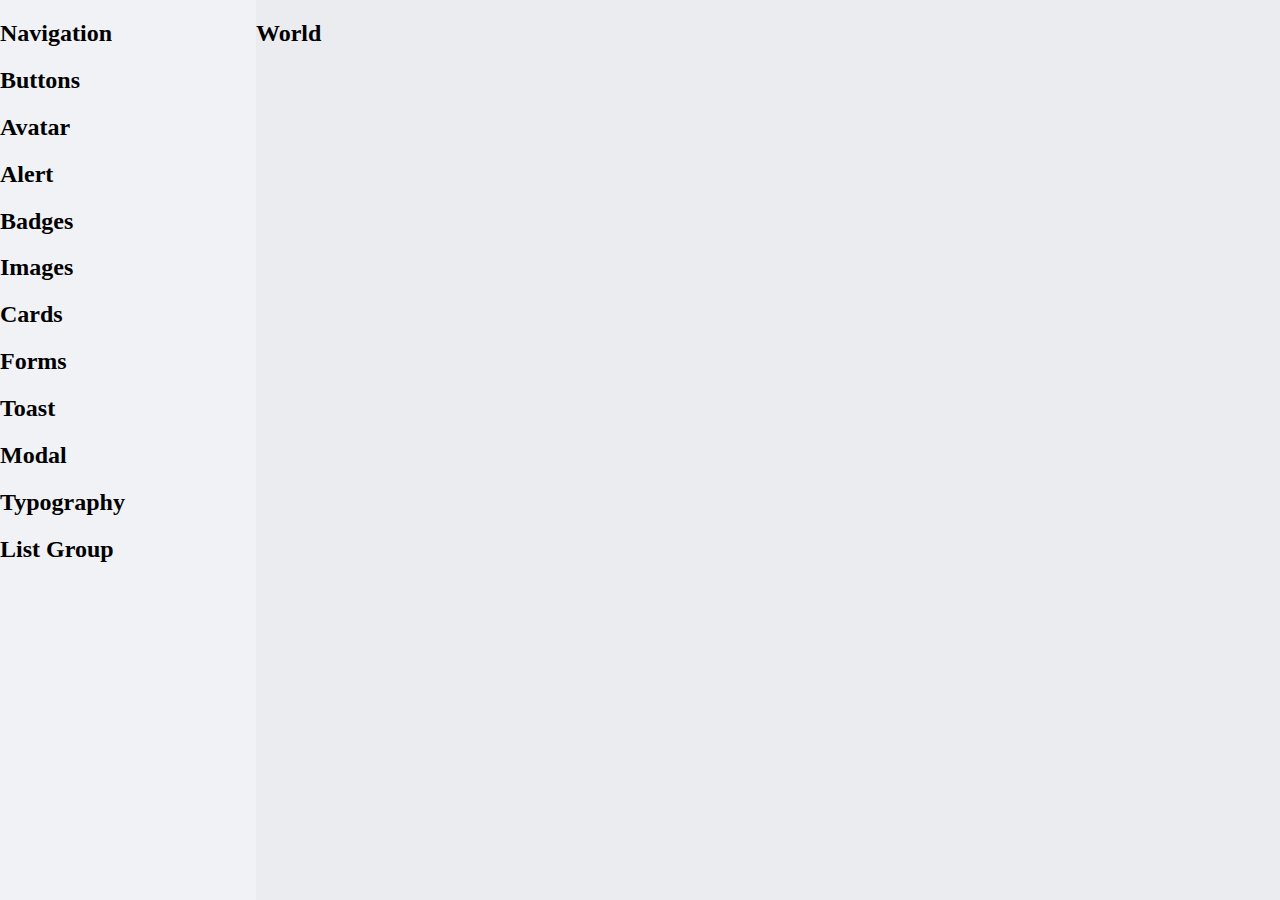
==== index.html @ e264b747 "Layout created" ====
<!DOCTYPE html>
<html lang="en">
<head>
    <meta charset="UTF-8">
    <meta http-equiv="X-UA-Compatible" content="IE=edge">
    <meta name="viewport" content="width=device-width, initial-scale=1.0">
    <title>SoftUI</title>
    <link rel="stylesheet" href="styles.css">
</head>
<body>
    <aside>
        <h2>Navigation</h2>
        <h2>Buttons</h2>
        <h2>Avatar</h2>
        <h2>Alert</h2>
        <h2>Badges</h2>
        <h2>Images</h2>
        <h2>Cards</h2>
        <h2>Forms</h2>
        <h2>Toast</h2>
        <h2>Modal</h2>
        <h2>Typography</h2>
        <h2>List Group</h2>
    </aside>
    <div class="main"><h2>World</h2></div>
</body>
</html>
---- styles.css ----
body{
    display: flex;
    flex-flow: row wrap;
    margin: 0px;
    height: 100vh;
}

aside {
    width: 20%;
background-color: #F1F2F6;
box-shadow:10px 10px 10px #000;

}

.main {
    width: 80%;
background: #EBECF0;
}
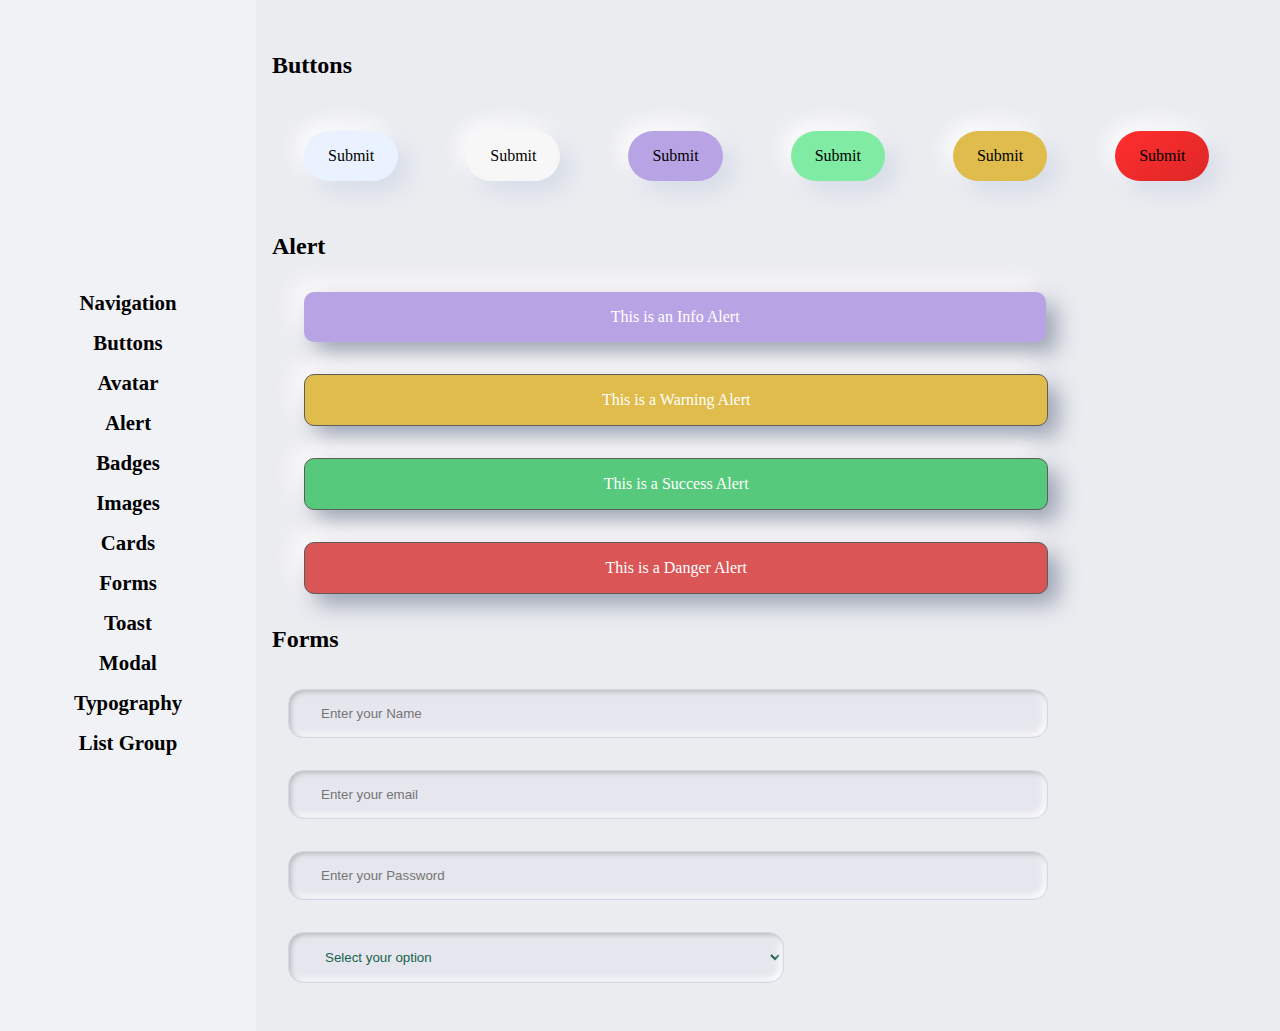
==== commit 5a41d45a: "Updated buttons and alerts" ====
--- a/index.html
+++ b/index.html
@@ -6,22 +6,52 @@
     <meta name="viewport" content="width=device-width, initial-scale=1.0">
     <title>SoftUI</title>
     <link rel="stylesheet" href="styles.css">
+    <link rel="stylesheet" href="softui.css">
 </head>
 <body>
-    <aside>
-        <h2>Navigation</h2>
-        <h2>Buttons</h2>
-        <h2>Avatar</h2>
-        <h2>Alert</h2>
-        <h2>Badges</h2>
-        <h2>Images</h2>
-        <h2>Cards</h2>
-        <h2>Forms</h2>
-        <h2>Toast</h2>
-        <h2>Modal</h2>
-        <h2>Typography</h2>
-        <h2>List Group</h2>
-    </aside>
-    <div class="main"><h2>World</h2></div>
+    <div class="v-nav">
+        <div class="vnav-items">Navigation</div>
+        <div class="vnav-items">Buttons</div>
+        <div class="vnav-items">Avatar</div>
+        <div class="vnav-items">Alert</div>
+        <div class="vnav-items">Badges</div>
+        <div class="vnav-items">Images</div>
+        <div class="vnav-items">Cards</div>
+        <div class="vnav-items">Forms</div>
+        <div class="vnav-items">Toast</div>
+        <div class="vnav-items">Modal</div>
+        <div class="vnav-items">Typography</div>
+        <div class="vnav-items">List Group</div>
+    </div>
+    <div class="main">
+        <div>
+            <h2>Buttons</h2>
+            <div class="btn-pr">Submit</div>
+            <div class="btn-sec">Submit</div>
+            <div class="btn-inf">Submit</div>
+            <div class="btn-scs">Submit</div>
+            <div class="btn-wrn">Submit</div>
+            <div class="btn-dgr">Submit</div>
+        </div>
+        <div>
+            <h2>Alert</h2>
+            <div class="alert-inf">This is an Info Alert</div>
+            <div class="alert-wrn">This is a Warning Alert</div>
+            <div class="alert-scs">This is a Success Alert</div>
+            <div class="alert-dgr">This is a Danger Alert</div>
+        </div>
+        <div>
+            <h2>Forms</h2>
+            <input class="form-input" type="text" placeholder="Enter your Name">
+            <input class="form-input" type="text" placeholder="Enter your email">
+            <input class="form-input" type="password" placeholder="Enter your Password">
+            <select class="form-dropdown" name="cars" id="cars">
+                <option value="volvo">Select your option</option>
+                <option value="saab">Saab</option>
+                <option value="mercedes">Mercedes</option>
+                <option value="audi">Audi</option>
+              </select>
+        </div>
+    </div>
 </body>
 </html>--- a/styles.css
+++ b/styles.css
@@ -1,19 +1,27 @@
 
 body{
-    display: flex;
-    flex-flow: row wrap;
+    display: grid;
+    grid-template-columns: 20% 80%;
     margin: 0px;
     height: 100vh;
 }
 
-aside {
-    width: 20%;
+.v-nav {
 background-color: #F1F2F6;
-box-shadow:10px 10px 10px #000;
-
+box-shadow: 7px 0px 10px #000000;
+display: flex;
+flex-direction: column;
+justify-content: center;
+align-items: center;
 }
 
 .main {
-    width: 80%;
 background: #EBECF0;
+padding: 2rem 1rem;
+}
+
+.vnav-items {
+    font-size: 1.3rem;
+    font-weight: bold;
+    padding: 1rem 0rem 0rem;
 }--- a/softui.css
+++ b/softui.css
@@ -0,0 +1,140 @@
+.btn-pr {
+    border-radius: 30px;
+    display: inline-block;
+    background: #ebf2ff;
+    box-shadow:  11px 11px 22px #d6dce8,
+                 -7px -7px 22px #ffffff;
+    margin: 2rem;
+    padding: 1rem 1.5rem;
+    text-align: center;
+}
+
+.btn-sec {
+    border-radius: 30px;
+    display: inline-block;
+    background: #f7f7f7;
+    box-shadow:  11px 11px 22px #d6dce8,
+                 -7px -7px 22px #ffffff;
+    margin: 2rem;
+    padding: 1rem 1.5rem;
+    text-align: center;
+}
+
+.btn-inf {
+    border-radius: 30px;
+    display: inline-block;
+    background: #b8a4e5;
+    box-shadow:  11px 11px 22px #d6dce8,
+                 -7px -7px 22px #ffffff;
+    margin: 2rem;
+    padding: 1rem 1.5rem;
+    text-align: center;
+}
+
+.btn-scs {
+    border-radius: 30px;
+    display: inline-block;
+    background: #7feba3;
+    box-shadow:  11px 11px 22px #d6dce8,
+                 -7px -7px 22px #ffffff;
+    margin: 2rem;
+    padding: 1rem 1.5rem;
+    text-align: center;
+}
+
+.btn-wrn {
+    border-radius: 30px;
+    display: inline-block;
+    background: #dfbc4b;
+    box-shadow:  11px 11px 22px #d6dce8,
+                 -7px -7px 22px #ffffff;
+    margin: 2rem;
+    padding: 1rem 1.5rem;
+    text-align: center;
+}
+
+.btn-dgr {
+    border-radius: 30px;
+    display: inline-block;
+    background: linear-gradient(145deg, #ff2e2e, #de2727);
+    box-shadow:  11px 11px 22px #d6dce8,
+                 -7px -7px 22px #ffffff;
+    margin: 2rem;
+    padding: 1rem 1.5rem;
+    text-align: center;
+}
+
+.alert-inf {
+    border-radius: 10px;
+    color: white;
+    background: #b8a4e5;
+    box-shadow:  11px 11px 22px #9ca4b4,
+                 -11px -11px 22px #fdfafa;
+    margin: 2rem;
+    padding: 1rem 1.5rem;
+    text-align: center;
+    max-width: 70%;
+}
+
+.alert-dgr {
+    border-radius: 10px;
+    color: white;
+    background: #da5656;
+    box-shadow:  11px 11px 22px #9ca4b4,
+                 -11px -11px 22px #fdfafa;
+    margin: 2rem;
+    padding: 1rem 1.5rem;
+    text-align: center;
+    max-width: 70%;
+    border: 1px solid rgb(92, 92, 92);
+}
+
+.alert-wrn {
+    border-radius: 10px;
+    color: white;
+    background: #dfbc4b;
+    box-shadow:  11px 11px 22px #9ca4b4,
+                 -11px -11px 22px #fdfafa;
+    margin: 2rem;
+    padding: 1rem 1.5rem;
+    text-align: center;
+    max-width: 70%;
+    border: 1px solid rgb(92, 92, 92);
+}
+
+.alert-scs {
+    border-radius: 10px;
+    color: white;
+    background: #56c97c;
+    box-shadow:  11px 11px 22px #9ca4b4,
+                 -11px -11px 22px #fdfafa;
+    margin: 2rem;
+    padding: 1rem 1.5rem;
+    text-align: center;
+    max-width: 70%;
+    border: 1px solid rgb(92, 92, 92);
+}
+
+
+.form-input {
+    border-radius: 15px;
+    background: #e6e7ee;
+    color: #18634b;
+    box-shadow: inset 2px 2px 5px #b8b9be,inset -3px -3px 7px #fff;
+    border: .0625rem solid #d1d9e6;
+    padding: 1rem 2rem;
+    width: 70%;
+    margin: 1rem;
+
+}
+
+.form-dropdown{
+    border-radius: 15px;
+    background: #e6e7ee;
+    color: #18634b;
+    box-shadow: inset 2px 2px 5px #b8b9be,inset -3px -3px 7px #fff;
+    border: .0625rem solid #d1d9e6;
+    padding: 1rem 2rem;
+    width: 50%;
+    margin: 1rem;
+}
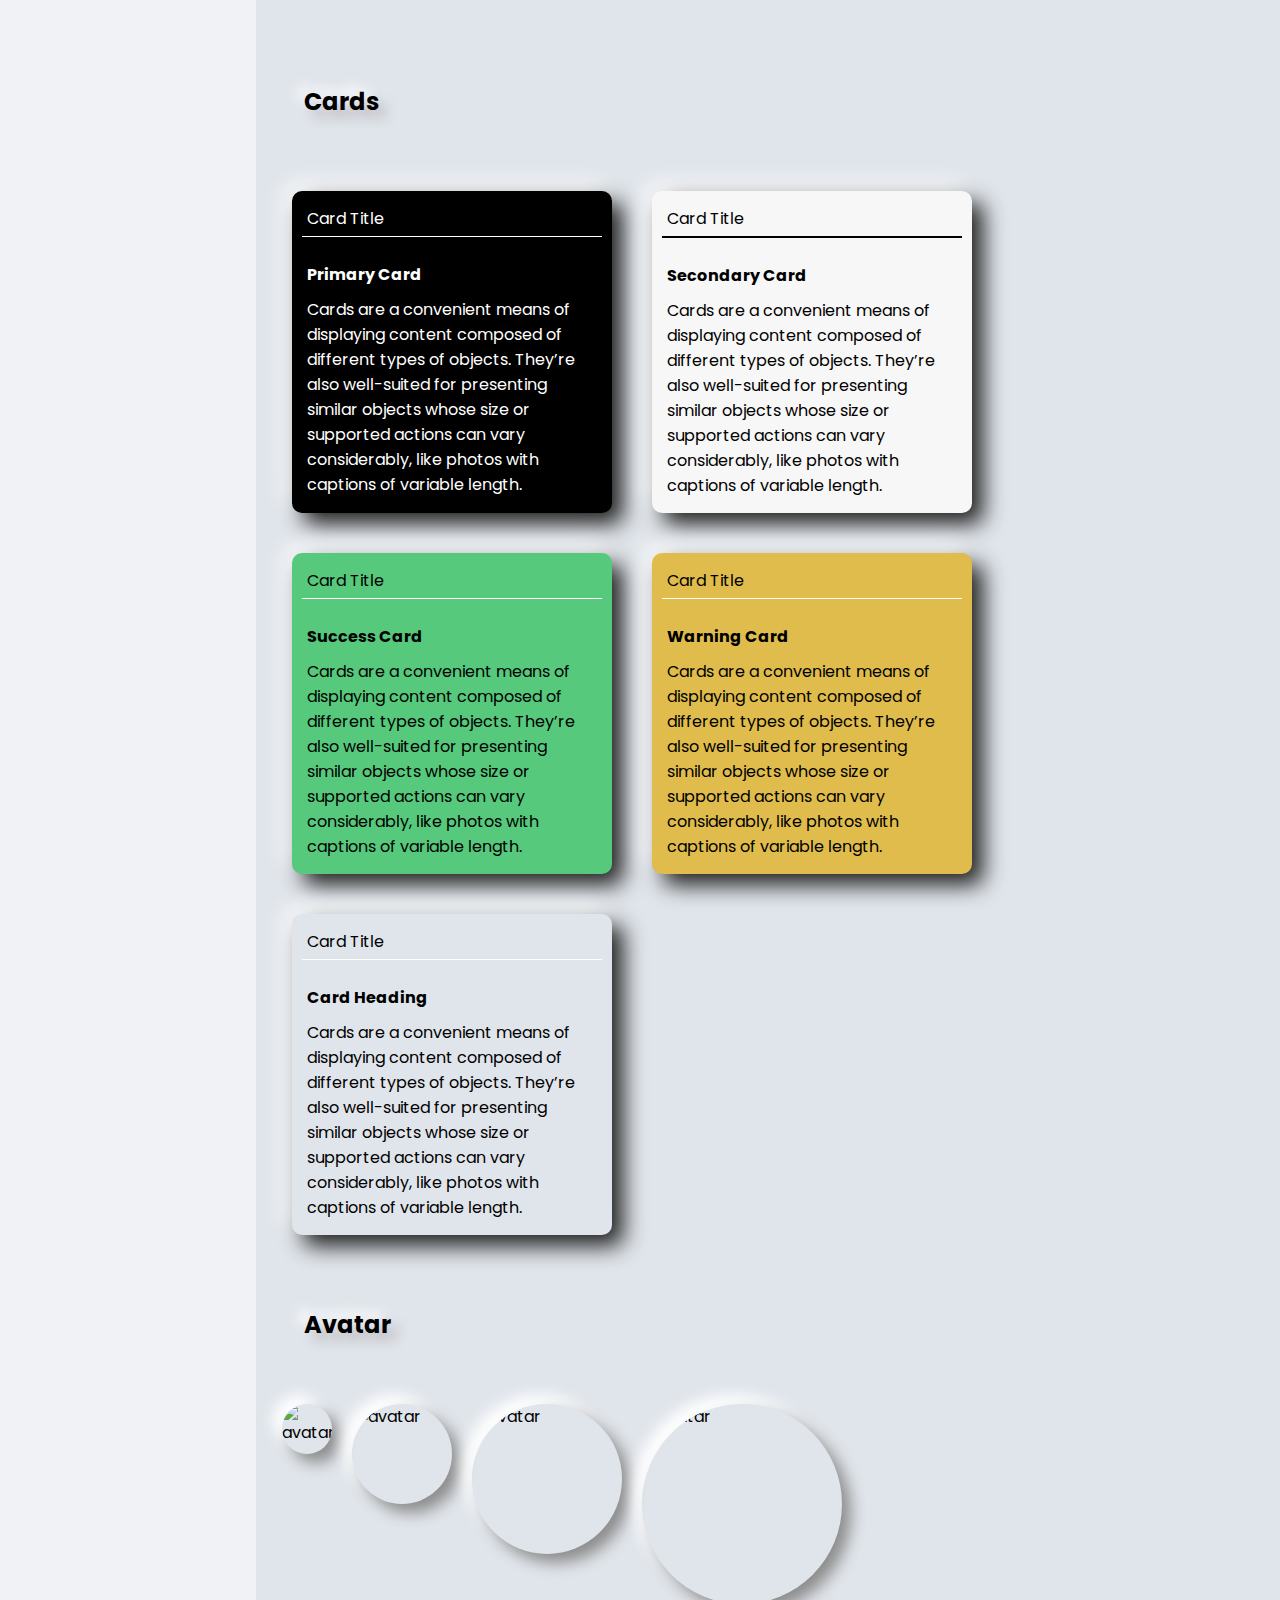
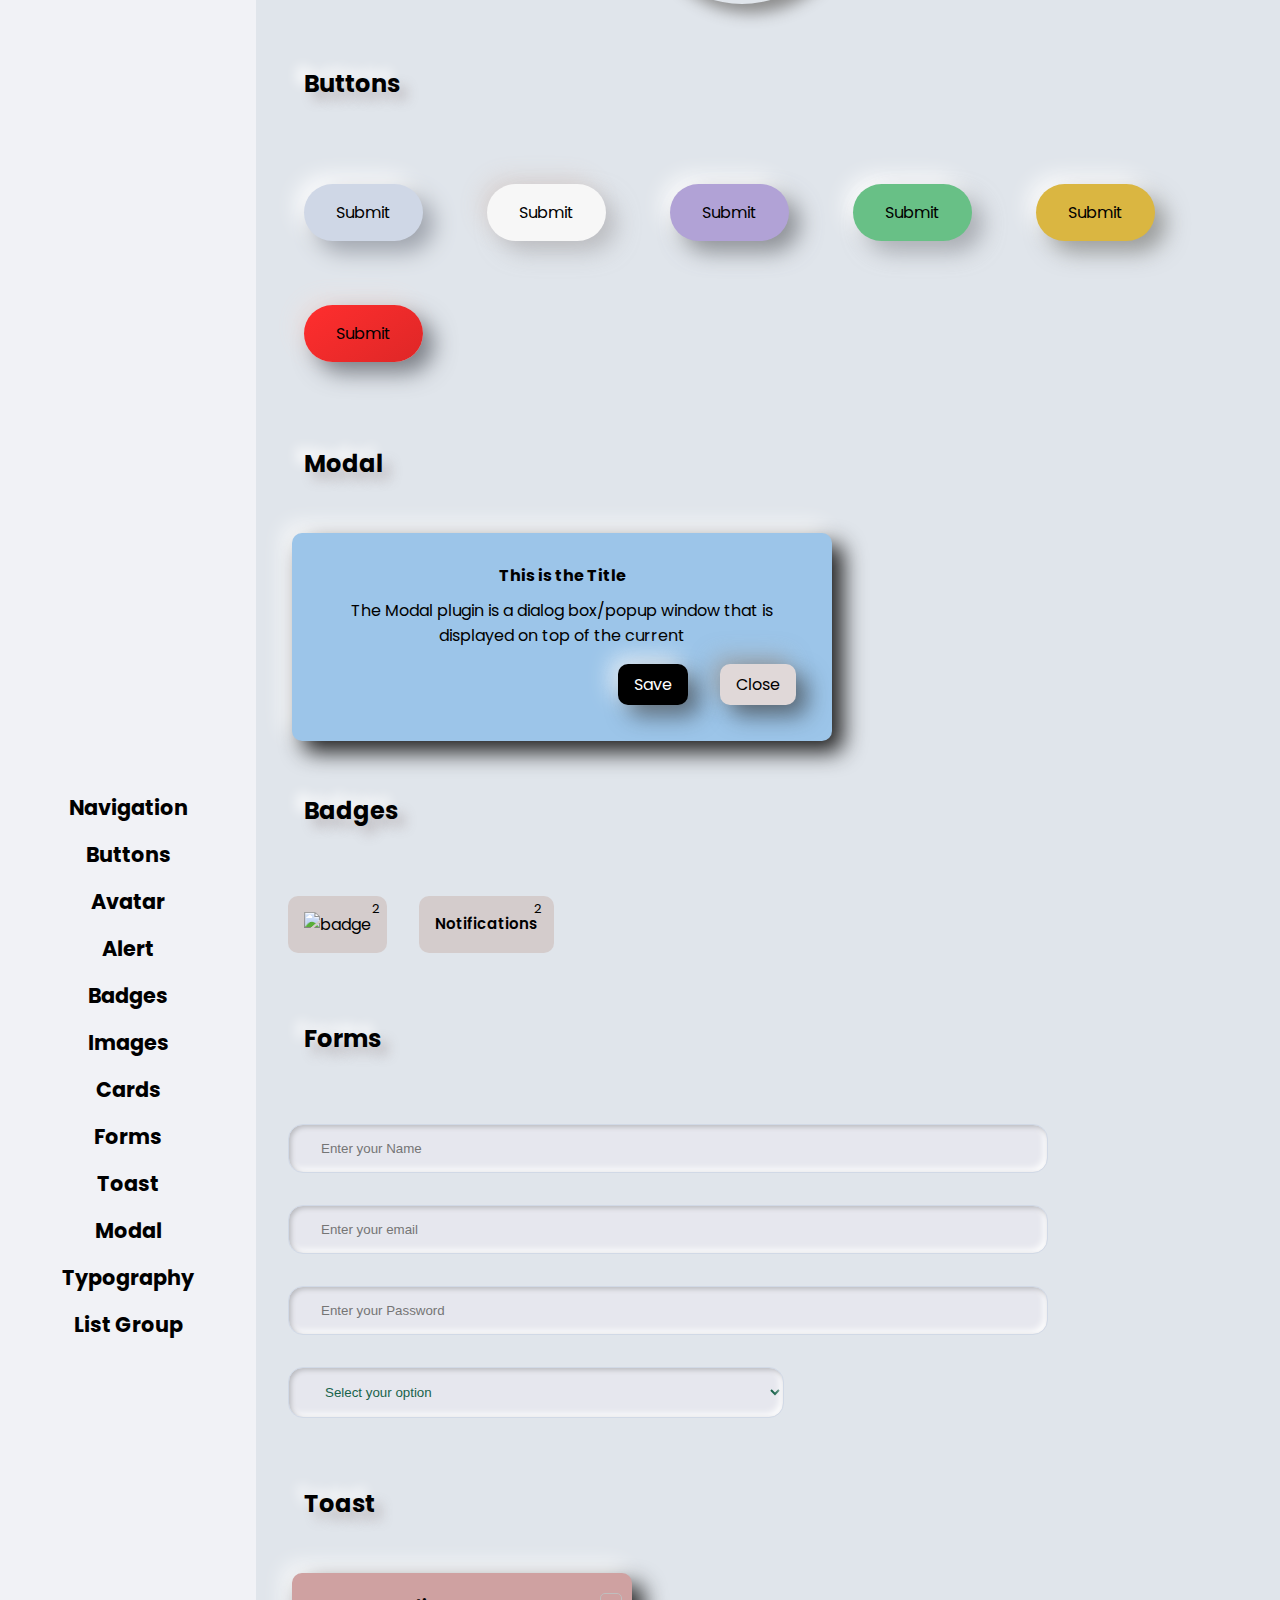
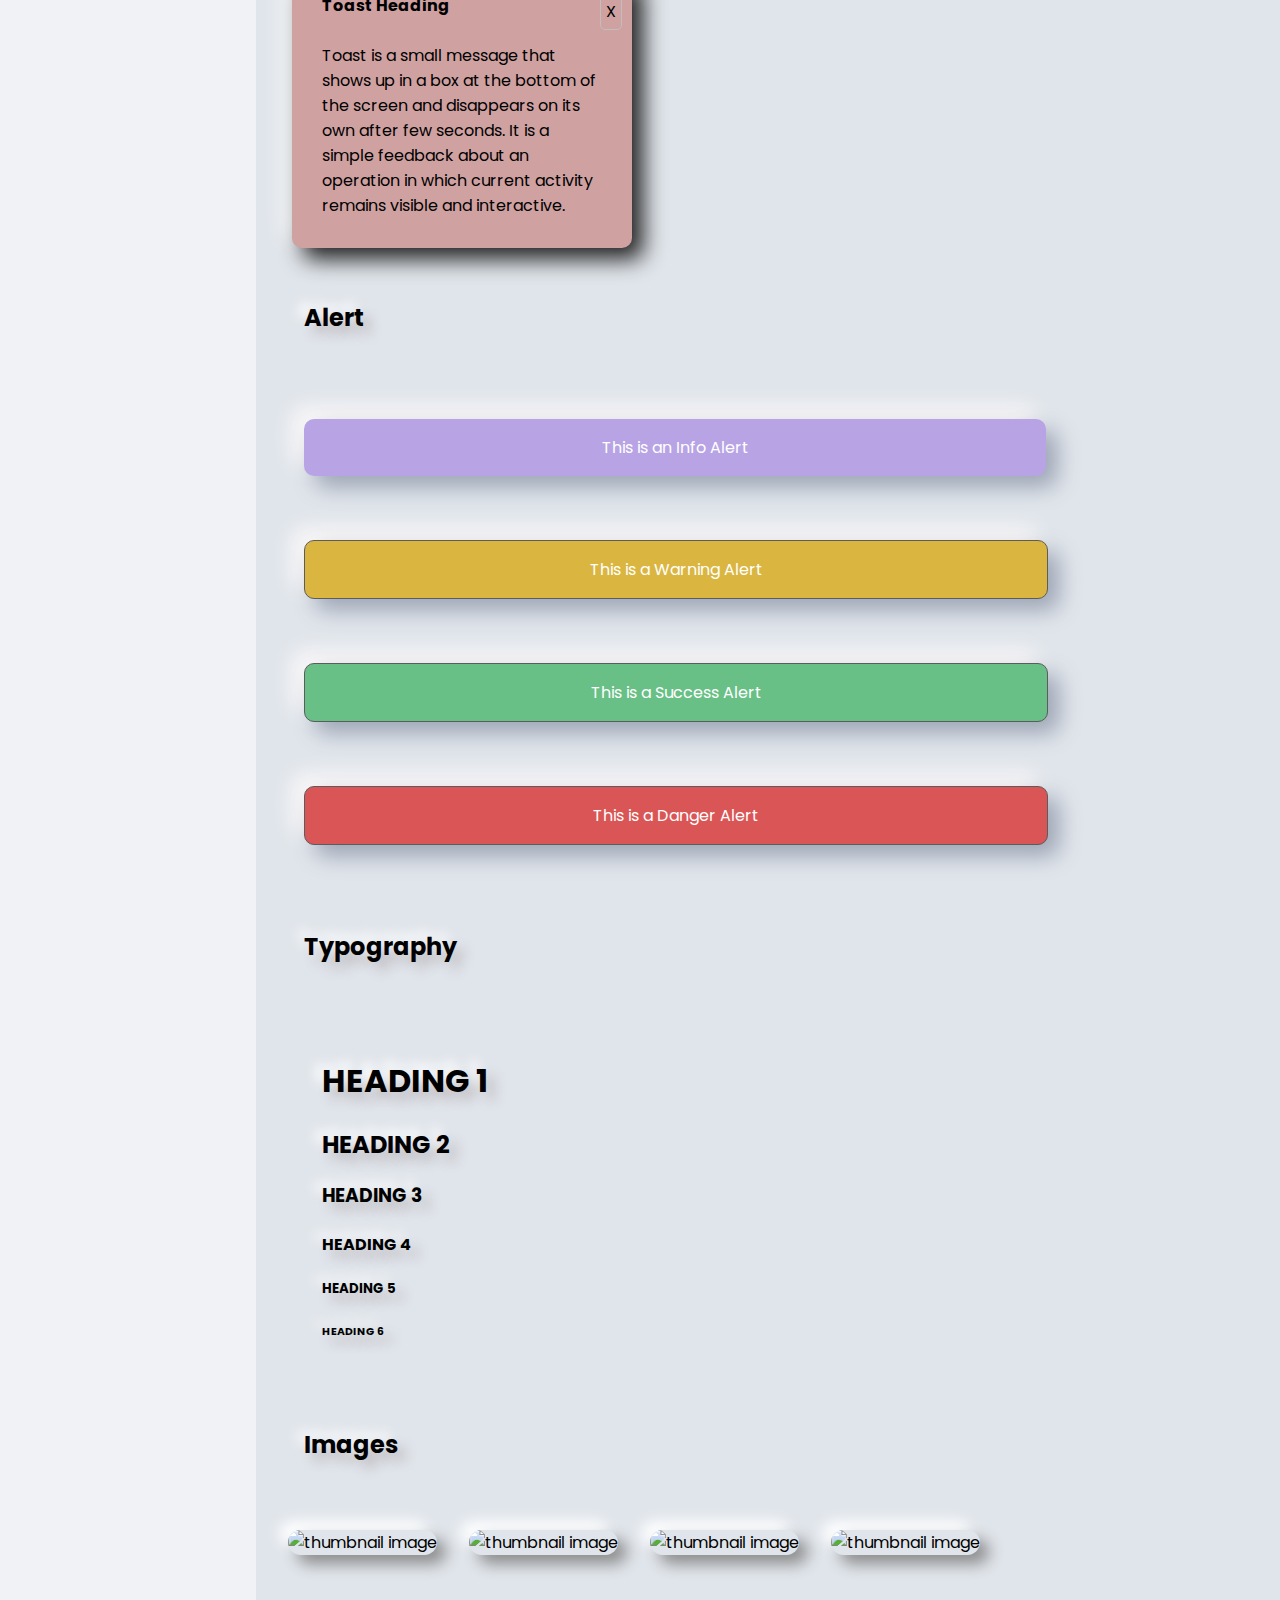
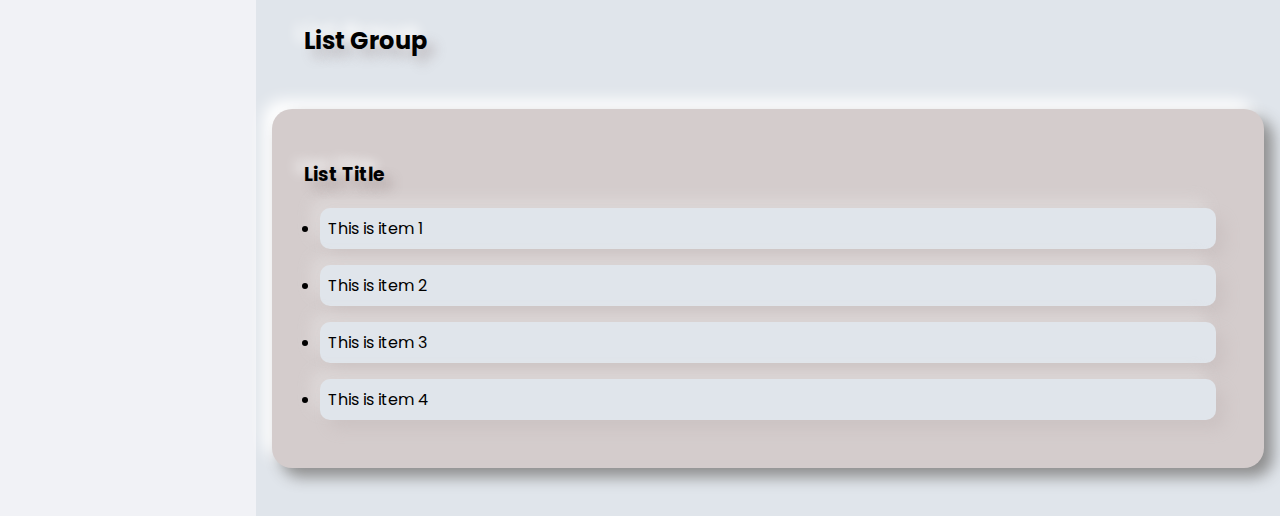
==== commit 93bb7344: "Updated components" ====
--- a/index.html
+++ b/index.html
@@ -24,8 +24,43 @@
         <div class="vnav-items">List Group</div>
     </div>
     <div class="main">
-        <div>
-            <h2>Buttons</h2>
+        <h2>Cards</h2>
+        <div class="categories">
+            <div class="card card-pr">
+                <div class="card-title">Card Title</div>
+                <div class="card-heading">Primary Card</div>
+                <div class="card-body">Cards are a convenient means of displaying content composed of different types of objects. They’re also well-suited for presenting similar objects whose size or supported actions can vary considerably, like photos with captions of variable length.</div>
+            </div>
+            <div class="card card-sec">
+                <div class="card-title">Card Title</div>
+                <div class="card-heading">Secondary Card</div>
+                <div class="card-body">Cards are a convenient means of displaying content composed of different types of objects. They’re also well-suited for presenting similar objects whose size or supported actions can vary considerably, like photos with captions of variable length.</div>
+            </div>
+            <div class="card card-scs">
+                <div class="card-title">Card Title</div>
+                <div class="card-heading">Success Card</div>
+                <div class="card-body">Cards are a convenient means of displaying content composed of different types of objects. They’re also well-suited for presenting similar objects whose size or supported actions can vary considerably, like photos with captions of variable length.</div>
+            </div>
+            <div class="card card-wrn">
+                <div class="card-title">Card Title</div>
+                <div class="card-heading">Warning Card</div>
+                <div class="card-body">Cards are a convenient means of displaying content composed of different types of objects. They’re also well-suited for presenting similar objects whose size or supported actions can vary considerably, like photos with captions of variable length.</div>
+            </div>
+            <div class="card card-img">
+                <div class="card-title">Card Title</div>
+                <div class="card-heading">Card Heading</div>
+                <div class="card-body">Cards are a convenient means of displaying content composed of different types of objects. They’re also well-suited for presenting similar objects whose size or supported actions can vary considerably, like photos with captions of variable length.</div>
+            </div>
+        </div>
+        <h2>Avatar</h2>
+        <div class="categories">
+            <img src="https://images.pexels.com/photos/4355346/pexels-photo-4355346.jpeg?auto=compress&cs=tinysrgb&dpr=2&h=650&w=940" alt="avatar" class="avatar-xs">
+            <img src="https://images.pexels.com/photos/4355346/pexels-photo-4355346.jpeg?auto=compress&cs=tinysrgb&dpr=2&h=650&w=940" alt="avatar" class="avatar-s">
+            <img src="https://images.pexels.com/photos/4355346/pexels-photo-4355346.jpeg?auto=compress&cs=tinysrgb&dpr=2&h=650&w=940" alt="avatar" class="avatar-m">
+            <img src="https://images.pexels.com/photos/4355346/pexels-photo-4355346.jpeg?auto=compress&cs=tinysrgb&dpr=2&h=650&w=940" alt="avatar" class="avatar-l">
+        </div>
+        <h2>Buttons</h2>
+        <div class="categories">
             <div class="btn-pr">Submit</div>
             <div class="btn-sec">Submit</div>
             <div class="btn-inf">Submit</div>
@@ -33,15 +68,30 @@
             <div class="btn-wrn">Submit</div>
             <div class="btn-dgr">Submit</div>
         </div>
+
+        <h2>Modal</h2>
+        <div class="modal">
+            <div class="modal-title">This is the Title</div>
+            <div class="modal-msg">The Modal plugin is a dialog box/popup window that is displayed on top of the current</div>
+            <div class="modal-btns">
+                <div class="modal-btns-pr">Save</div>
+                <div class="modal-btns-sec">Close</div>
+            </div>
+        </div>
+
+        <h2>Badges</h2>
+        <div class="categories">
+            <div class="badge">
+                <div class="badge-notif">2</div>
+                <img src="https://cdn0.iconfinder.com/data/icons/social-line-transparent/48/Google-line-transparent-512.png" alt="badge" class="badge-icon">
+            </div>
+            <div class="badge">
+                <div class="badge-notif">2</div>
+                <div class="badge-text">Notifications</div>
+            </div>
+        </div>
+        <h2>Forms</h2>
         <div>
-            <h2>Alert</h2>
-            <div class="alert-inf">This is an Info Alert</div>
-            <div class="alert-wrn">This is a Warning Alert</div>
-            <div class="alert-scs">This is a Success Alert</div>
-            <div class="alert-dgr">This is a Danger Alert</div>
-        </div>
-        <div>
-            <h2>Forms</h2>
             <input class="form-input" type="text" placeholder="Enter your Name">
             <input class="form-input" type="text" placeholder="Enter your email">
             <input class="form-input" type="password" placeholder="Enter your Password">
@@ -52,6 +102,46 @@
                 <option value="audi">Audi</option>
               </select>
         </div>
+        
+        <h2>Toast</h2>
+        <div class="toast">
+            <div class="toast-x">X</div>
+            <div class="toast-heading">Toast Heading</div>
+            <div class="toast-body">Toast is a small message that shows up in a box at the bottom of the screen and disappears on its own after few seconds. It is a simple feedback about an operation in which current activity remains visible and interactive.</div>
+        </div>
+        <h2>Alert</h2>
+        <div class="categories">
+            <div class="alert-inf">This is an Info Alert</div>
+            <div class="alert-wrn">This is a Warning Alert</div>
+            <div class="alert-scs">This is a Success Alert</div>
+            <div class="alert-dgr">This is a Danger Alert</div>
+        </div>
+        
+        <h2>Typography</h2>
+        <div class="headings">
+            <h1>HEADING 1</h1>
+            <h2>HEADING 2</h2>
+            <h3>HEADING 3</h3>
+            <h4>HEADING 4</h4>
+            <h5>HEADING 5</h5>
+            <h6>HEADING 6</h6>
+        </div>
+        <h2>Images</h2>
+        <div class="categories">
+            <img src="https://images.pexels.com/photos/54283/pexels-photo-54283.jpeg?auto=compress&cs=tinysrgb&dpr=2&h=650&w=940" alt="thumbnail image" class="img-thumb">
+            <img src="https://images.pexels.com/photos/54283/pexels-photo-54283.jpeg?auto=compress&cs=tinysrgb&dpr=2&h=650&w=940" alt="thumbnail image" class="img-s">
+            <img src="https://images.pexels.com/photos/54283/pexels-photo-54283.jpeg?auto=compress&cs=tinysrgb&dpr=2&h=650&w=940" alt="thumbnail image" class="img-m">
+            <img src="https://images.pexels.com/photos/54283/pexels-photo-54283.jpeg?auto=compress&cs=tinysrgb&dpr=2&h=650&w=940" alt="thumbnail image" class="img-l">
+        </div>
+        <h2>List Group</h2>
+        <ul class="lists">
+            <h3>List Title</h3>
+            <li>This is item 1</li>
+            <li>This is item 2</li>
+            <li>This is item 3</li>
+            <li>This is item 4</li>
+        </ul>
+        
     </div>
 </body>
 </html>--- a/styles.css
+++ b/styles.css
@@ -1,9 +1,12 @@
+@import url('https://fonts.googleapis.com/css2?family=Poppins:wght@400;500;600;700&display=swap');
+
 
 body{
     display: grid;
     grid-template-columns: 20% 80%;
     margin: 0px;
     height: 100vh;
+    font-family: 'Poppins', sans-serif;
 }
 
 .v-nav {
@@ -16,7 +19,7 @@
 }
 
 .main {
-background: #EBECF0;
+background: #e0e5eb;
 padding: 2rem 1rem;
 }
 
@@ -24,4 +27,17 @@
     font-size: 1.3rem;
     font-weight: bold;
     padding: 1rem 0rem 0rem;
+}
+
+.categories {
+    display: flex;
+    flex-flow: row wrap;
+}
+
+.headings{
+    padding: 20px 0px 10px 50px;
+}
+
+.main > h2 {
+    padding: 2rem;
 }--- a/softui.css
+++ b/softui.css
@@ -1,66 +1,60 @@
 .btn-pr {
     border-radius: 30px;
-    display: inline-block;
-    background: #ebf2ff;
-    box-shadow:  11px 11px 22px #d6dce8,
-                 -7px -7px 22px #ffffff;
-    margin: 2rem;
-    padding: 1rem 1.5rem;
+    background: #cfd7e6;
+    box-shadow:  11px 11px 22px #9fa4ad,
+                 -7px -7px 22px #ffffff;
+    margin: 2rem;
+    padding: 1rem 2rem;
     text-align: center;
 }
 
 .btn-sec {
     border-radius: 30px;
-    display: inline-block;
     background: #f7f7f7;
-    box-shadow:  11px 11px 22px #d6dce8,
-                 -7px -7px 22px #ffffff;
-    margin: 2rem;
-    padding: 1rem 1.5rem;
+    box-shadow:  11px 11px 22px #a3a4a796,
+                 -7px -7px 22px #dbd5d5;
+    margin: 2rem;
+    padding: 1rem 2rem;
     text-align: center;
 }
 
 .btn-inf {
     border-radius: 30px;
-    display: inline-block;
-    background: #b8a4e5;
-    box-shadow:  11px 11px 22px #d6dce8,
-                 -7px -7px 22px #ffffff;
-    margin: 2rem;
-    padding: 1rem 1.5rem;
+    background: #b1a2d6;
+    box-shadow:  11px 11px 22px #6e7177bd,
+                 -7px -7px 22px #ffffff;
+    margin: 2rem;
+    padding: 1rem 2rem;
     text-align: center;
 }
 
 .btn-scs {
     border-radius: 30px;
-    display: inline-block;
-    background: #7feba3;
-    box-shadow:  11px 11px 22px #d6dce8,
-                 -7px -7px 22px #ffffff;
-    margin: 2rem;
-    padding: 1rem 1.5rem;
+    background: #68c086;
+    box-shadow:  11px 11px 22px #888b91a2,
+                 -7px -7px 22px #ffffff;
+    margin: 2rem;
+    padding: 1rem 2rem;
     text-align: center;
 }
 
 .btn-wrn {
     border-radius: 30px;
-    display: inline-block;
-    background: #dfbc4b;
-    box-shadow:  11px 11px 22px #d6dce8,
-                 -7px -7px 22px #ffffff;
-    margin: 2rem;
-    padding: 1rem 1.5rem;
+    background: #dab641;
+    box-shadow:  11px 11px 22px #6969649a,
+                 -7px -7px 22px #ffffff;
+    margin: 2rem;
+    padding: 1rem 2rem;
     text-align: center;
 }
 
 .btn-dgr {
     border-radius: 30px;
-    display: inline-block;
     background: linear-gradient(145deg, #ff2e2e, #de2727);
-    box-shadow:  11px 11px 22px #d6dce8,
-                 -7px -7px 22px #ffffff;
-    margin: 2rem;
-    padding: 1rem 1.5rem;
+    box-shadow:  11px 11px 22px #5a5e66c0,
+                 -7px -7px 22px #ebe0e0;
+    margin: 2rem;
+    padding: 1rem 2rem;
     text-align: center;
 }
 
@@ -73,7 +67,7 @@
     margin: 2rem;
     padding: 1rem 1.5rem;
     text-align: center;
-    max-width: 70%;
+    width: 70%;
 }
 
 .alert-dgr {
@@ -85,33 +79,33 @@
     margin: 2rem;
     padding: 1rem 1.5rem;
     text-align: center;
-    max-width: 70%;
+    width: 70%;
     border: 1px solid rgb(92, 92, 92);
 }
 
 .alert-wrn {
     border-radius: 10px;
     color: white;
-    background: #dfbc4b;
+    background: #dab641;
     box-shadow:  11px 11px 22px #9ca4b4,
                  -11px -11px 22px #fdfafa;
     margin: 2rem;
     padding: 1rem 1.5rem;
     text-align: center;
-    max-width: 70%;
+    width: 70%;
     border: 1px solid rgb(92, 92, 92);
 }
 
 .alert-scs {
     border-radius: 10px;
     color: white;
-    background: #56c97c;
+    background: #68c086;
     box-shadow:  11px 11px 22px #9ca4b4,
                  -11px -11px 22px #fdfafa;
     margin: 2rem;
     padding: 1rem 1.5rem;
     text-align: center;
-    max-width: 70%;
+    width: 70%;
     border: 1px solid rgb(92, 92, 92);
 }
 
@@ -138,3 +132,295 @@
     width: 50%;
     margin: 1rem;
 }
+
+.card {
+    display: flex;
+    flex-direction: column;
+    max-width: 300px;
+    border-radius: 10px;
+    padding: 10px;
+    box-shadow:  11px 11px 22px #1f1f1f,
+                 -7px -7px 22px #ffffff;
+    margin: 20px;
+}
+
+.card-title {
+    /* border: 2px solid white; */
+    padding: 5px 5px 5px 5px;
+    border-bottom: 1px solid white;
+    margin-bottom: 20px;
+}
+
+.card-heading {
+    font-weight: bold;
+    padding:5px;
+}
+
+.card-body {
+    padding: 5px;
+}
+
+.card-pr {
+    background-color: black;
+    color: white;
+}
+
+.card-sec{
+    background-color: #f7f7f7;
+}
+
+.card-sec > .card-title {
+    border-bottom: 2px solid black;
+}
+
+.card-scs {
+    background-color: #56c97c;;
+}
+
+.card-wrn {
+    background-color: #dfbc4b;
+}
+
+.avatar-xs{
+    width: 50px;
+    height: 50px;
+    border-radius: 50%;
+    margin: 10px;
+    box-shadow:  9px 9px 15px #8d8d8d,
+             -9px -9px 15px #ffffff;
+}
+
+.avatar-s{
+    width: 100px;
+    height: 100px;
+    border-radius: 50%;
+    margin: 10px;
+    box-shadow:  9px 9px 15px #8d8d8d,
+             -9px -9px 15px #ffffff;
+}
+
+.avatar-m{
+    width: 150px;
+    height: 150px;
+    border-radius: 50%;
+    margin: 10px;
+    box-shadow:  9px 9px 15px #8d8d8d,
+             -9px -9px 15px #ffffff;
+}
+
+.avatar-l{
+    width: 200px;
+    height: 200px;
+    border-radius: 50%;
+    margin: 10px;
+    box-shadow:  9px 9px 15px #8d8d8d,
+             -9px -9px 15px #ffffff;
+}
+
+.toast {
+    position: relative;
+    max-width: 300px;
+    border-radius: 10px;
+    padding: 20px;
+    box-shadow:  11px 11px 22px #1f1f1f,
+                 -7px -7px 22px #ffffff;
+    margin: 20px;
+    background-color: #cfa1a1;
+}
+
+.toast-heading {
+    padding-left: 10px;
+    font-weight: bold;
+}
+
+.toast-body{
+    padding: 25px 10px 10px 10px;
+}
+
+
+.toast-x {
+    position: absolute;
+    right: 10px;
+    cursor: pointer;
+    border: 1px solid rgb(192, 190, 190);
+    padding: 5px;
+    border-radius: 5px;;
+}
+
+.modal {
+    max-width: 500px;
+    border-radius: 10px;
+    padding: 20px;
+    box-shadow:  11px 11px 22px #1f1f1f,
+                 -7px -7px 22px #ffffff;
+    margin: 20px;
+    background-color: #9cc5e9;
+    min-height: auto;
+}
+
+.modal-title{
+    padding: 10px;
+    font-weight: bold;
+    text-align: center;
+}
+
+.modal-msg {
+    text-align: center;
+}
+
+.modal-btns{
+    display:flex;
+    flex-direction: row;
+    justify-content: flex-end;
+}
+
+.modal-btns-pr{
+    border-radius: 10px;
+    box-shadow:  11px 11px 22px #27272791,
+                 -7px -7px 22px #fcfcfcc2;
+    margin: 1rem;
+    text-align: center;
+    color: white;
+    background: black;
+    padding: 0.5rem 1rem;
+}
+
+.modal-btns-sec{
+    border-radius: 10px;
+    box-shadow:  11px 11px 22px #27272791,
+                 -7px -7px 22px #a0a0a0c2;
+    margin: 1rem;
+    text-align: center;
+    color: rgb(0, 0, 0);
+    background: rgb(224, 216, 216);
+    padding: 0.5rem 1rem;
+}
+
+h1{
+   color: #000000;
+   text-shadow: 
+   -8px -8px 12px rgb(255, 255, 255),
+   8px 8px 12px rgba(119, 98, 98, 0.336);
+   caret-color:#262626;
+}
+
+h2{
+    color: #000000;
+    text-shadow: 
+    -8px -8px 12px rgb(255, 255, 255),
+    8px 8px 12px rgba(119, 98, 98, 0.336);
+    caret-color:#262626;
+}
+
+h3{
+    color: #000000;
+    text-shadow: 
+    -8px -8px 12px rgb(255, 255, 255),
+    8px 8px 12px rgba(119, 98, 98, 0.336);
+    caret-color:#262626;
+}
+
+h4{
+    color: #000000;
+    text-shadow: 
+    -8px -8px 12px rgb(255, 255, 255),
+    8px 8px 12px rgba(119, 98, 98, 0.336);
+    caret-color:#262626;
+}
+
+h5{
+    color: #000000;
+    text-shadow: 
+    -8px -8px 12px rgb(255, 255, 255),
+    8px 8px 12px rgba(119, 98, 98, 0.336);
+    caret-color:#262626;
+}
+
+h6{
+    color: #000000;
+    text-shadow: 
+    -8px -8px 12px rgb(255, 255, 255),
+    8px 8px 12px rgba(119, 98, 98, 0.336);
+    caret-color:#262626;
+}
+
+.img-thumb{
+    max-width: 150px;
+    max-height:150px;
+    border-radius: 20px;
+    box-shadow:  9px 9px 15px #8d8d8d,
+             -9px -9px 15px #ffffff;
+    margin: 1rem;
+}
+
+.img-s{
+    max-width: 250px;
+    max-height: 250px;
+    border-radius: 20px;
+    box-shadow:  9px 9px 15px #8d8d8d,
+             -9px -9px 15px #ffffff;
+    margin: 1rem;
+}
+
+.img-m{
+    max-width: 350px;
+    max-height: 350px;
+    border-radius: 20px;
+    box-shadow:  9px 9px 15px #8d8d8d,
+             -9px -9px 15px #ffffff;
+    margin: 1rem;
+}
+
+.img-l{
+    max-width: 500px;
+    max-height: 500px;
+    border-radius: 20px;
+    box-shadow:  9px 9px 15px #8d8d8d,
+             -9px -9px 15px #ffffff;
+    margin: 1rem;
+}
+
+.lists{
+    background-color: #d4cccc;
+    padding: 2rem 2rem;
+    border-radius: 20px;
+    box-shadow:  9px 9px 15px #8d8d8d,
+             -9px -9px 15px #ffffff;
+}
+
+.lists > li {
+    background-color: #E0E5EB;
+    margin: 1rem;
+    padding: 0.5rem;
+    border-radius: 10px;
+    box-shadow:  9px 9px 15px #ccc3c3,
+             -9px -9px 15px #e4dfdf93;
+}
+
+.badge{
+    max-width: auto;
+    max-height: auto;
+    position: relative;
+    margin: 1rem;
+    background-color: #d4cccc;
+    padding: 1rem;
+    border-radius: 10px;
+}
+
+.badge-icon{
+    width: 30px;
+    height: 30px;
+}
+
+.badge-notif{
+    position: absolute;
+    left: 85%;
+    top: 5%;
+    font-size: small;
+}
+
+.badge-text{
+    font-size: 15px;
+    font-weight: 600;
+
+}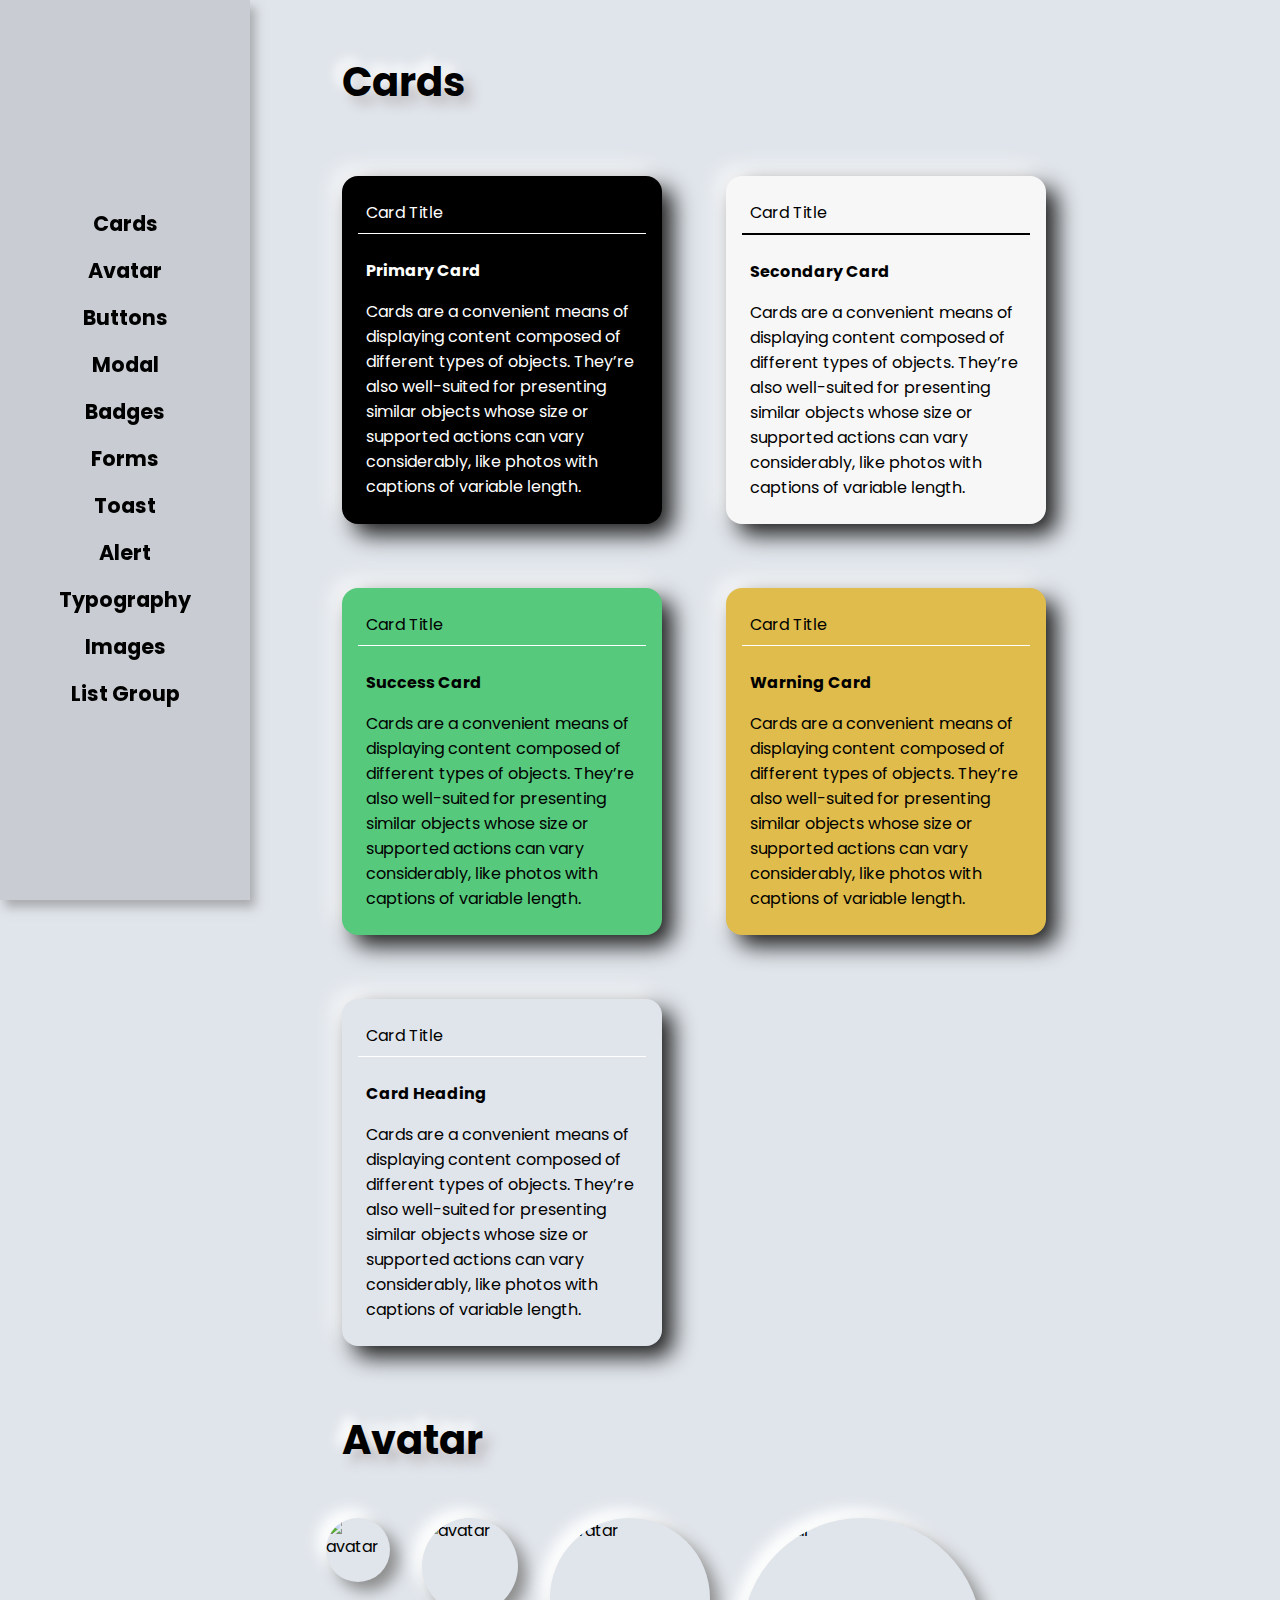
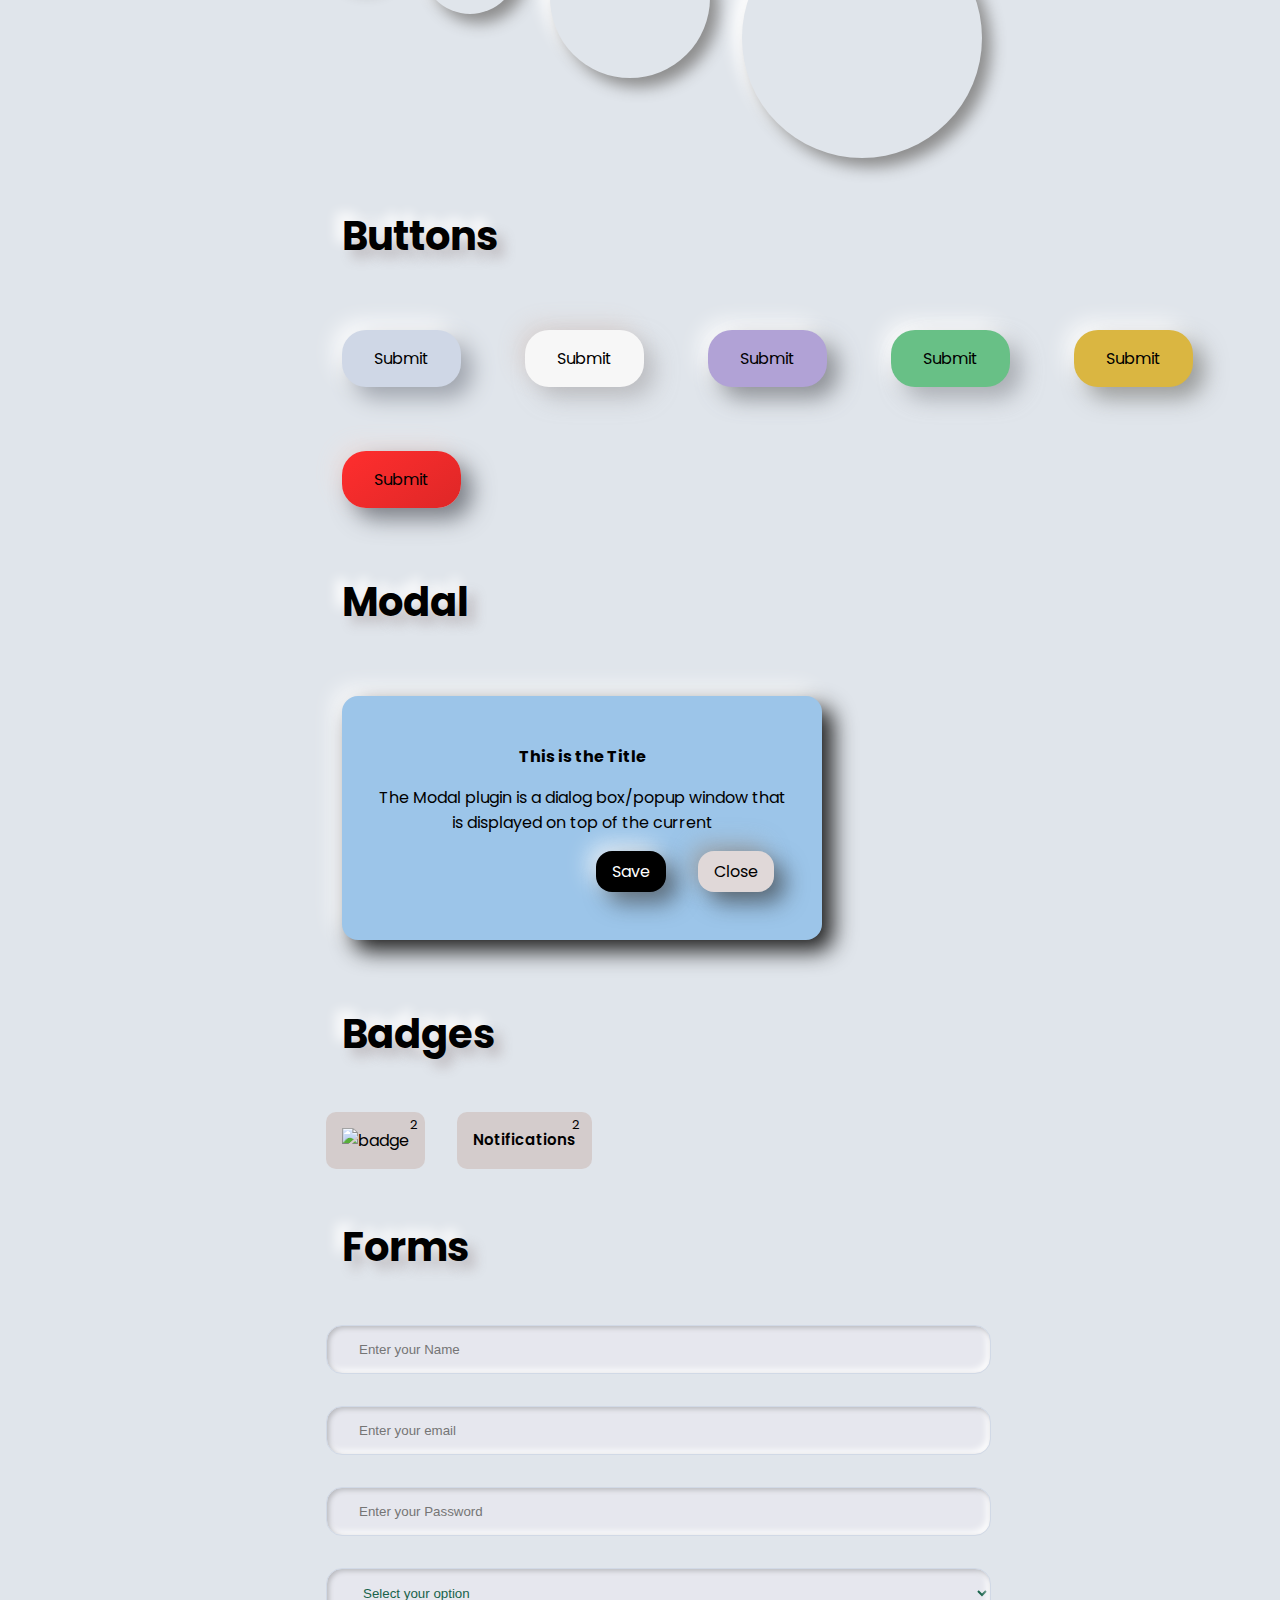
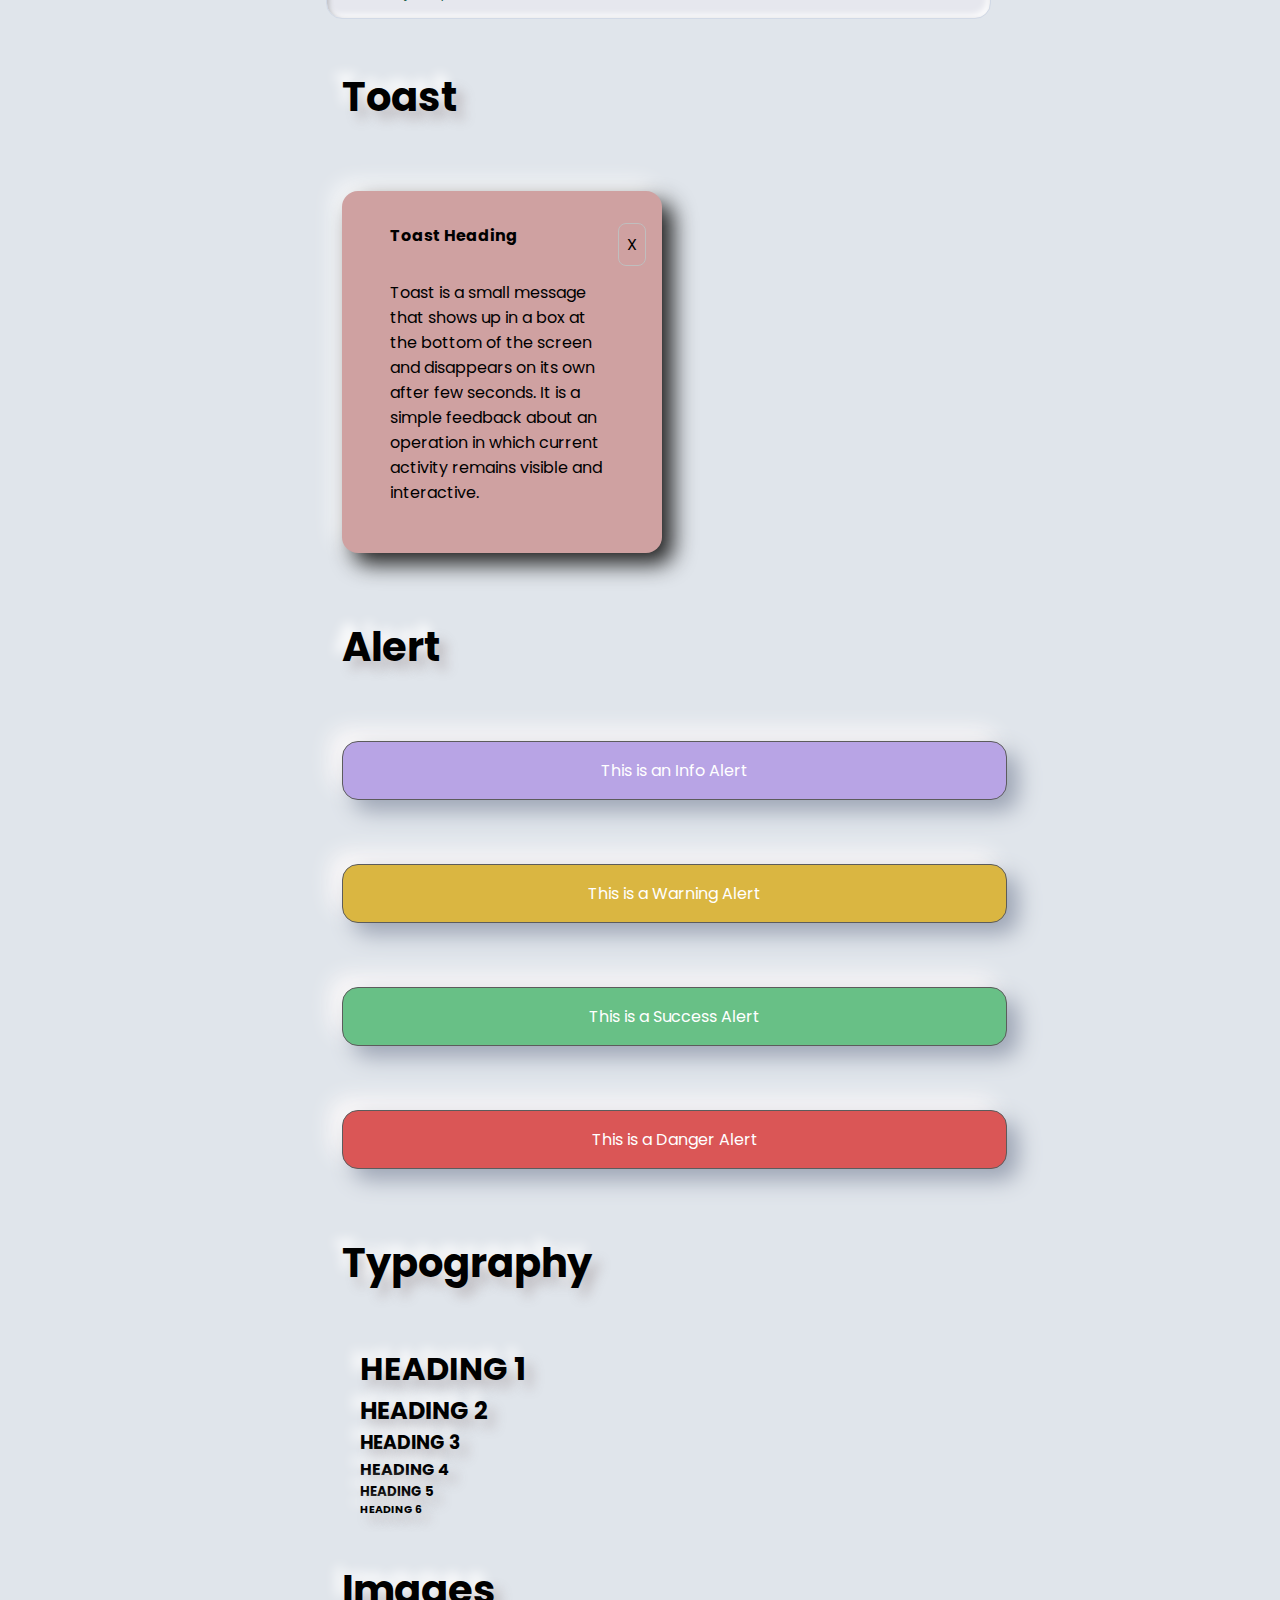
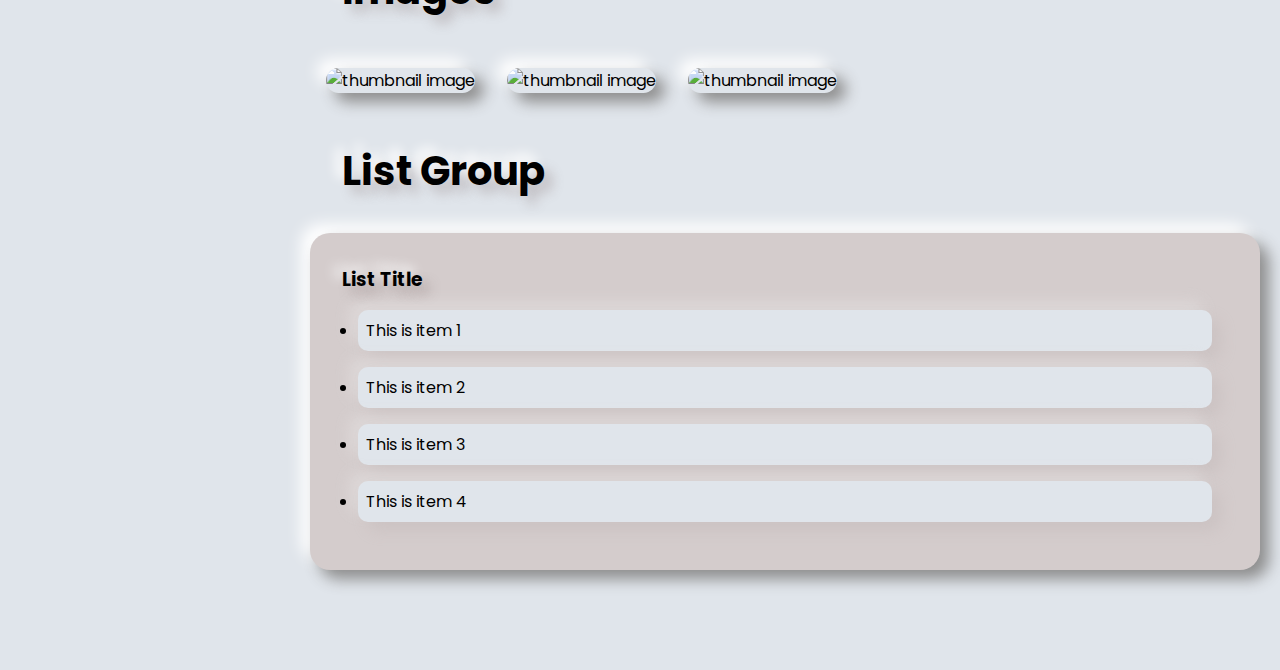
==== commit 0b2f8ff8: "UI updated" ====
--- a/index.html
+++ b/index.html
@@ -4,27 +4,26 @@
     <meta charset="UTF-8">
     <meta http-equiv="X-UA-Compatible" content="IE=edge">
     <meta name="viewport" content="width=device-width, initial-scale=1.0">
-    <title>SoftUI</title>
     <link rel="stylesheet" href="styles.css">
     <link rel="stylesheet" href="softui.css">
+    <title>SoftUI Components</title>
 </head>
 <body>
-    <div class="v-nav">
-        <div class="vnav-items">Navigation</div>
+    <nav>
+        <div class="vnav-items">Cards</div>
+        <div class="vnav-items">Avatar</div>
         <div class="vnav-items">Buttons</div>
-        <div class="vnav-items">Avatar</div>
-        <div class="vnav-items">Alert</div>
+        <div class="vnav-items">Modal</div>
         <div class="vnav-items">Badges</div>
-        <div class="vnav-items">Images</div>
-        <div class="vnav-items">Cards</div>
         <div class="vnav-items">Forms</div>
         <div class="vnav-items">Toast</div>
-        <div class="vnav-items">Modal</div>
+        <div class="vnav-items">Alert</div>
         <div class="vnav-items">Typography</div>
-        <div class="vnav-items">List Group</div>
-    </div>
+        <div class="vnav-items">Images</div>
+        <div class="vnav-items">List Group </div>
+    </nav>
     <div class="main">
-        <h2>Cards</h2>
+        <h2 class="title">Cards</h2>
         <div class="categories">
             <div class="card card-pr">
                 <div class="card-title">Card Title</div>
@@ -52,24 +51,24 @@
                 <div class="card-body">Cards are a convenient means of displaying content composed of different types of objects. They’re also well-suited for presenting similar objects whose size or supported actions can vary considerably, like photos with captions of variable length.</div>
             </div>
         </div>
-        <h2>Avatar</h2>
+        <h2 class="title">Avatar</h2>
         <div class="categories">
-            <img src="https://images.pexels.com/photos/4355346/pexels-photo-4355346.jpeg?auto=compress&cs=tinysrgb&dpr=2&h=650&w=940" alt="avatar" class="avatar-xs">
-            <img src="https://images.pexels.com/photos/4355346/pexels-photo-4355346.jpeg?auto=compress&cs=tinysrgb&dpr=2&h=650&w=940" alt="avatar" class="avatar-s">
-            <img src="https://images.pexels.com/photos/4355346/pexels-photo-4355346.jpeg?auto=compress&cs=tinysrgb&dpr=2&h=650&w=940" alt="avatar" class="avatar-m">
-            <img src="https://images.pexels.com/photos/4355346/pexels-photo-4355346.jpeg?auto=compress&cs=tinysrgb&dpr=2&h=650&w=940" alt="avatar" class="avatar-l">
+            <img src="https://images.pexels.com/photos/4355346/pexels-photo-4355346.jpeg?auto=compress&cs=tinysrgb&dpr=2&h=650&w=940" alt="avatar" class="avatar avatar-xs">
+            <img src="https://images.pexels.com/photos/4355346/pexels-photo-4355346.jpeg?auto=compress&cs=tinysrgb&dpr=2&h=650&w=940" alt="avatar" class="avatar avatar-s">
+            <img src="https://images.pexels.com/photos/4355346/pexels-photo-4355346.jpeg?auto=compress&cs=tinysrgb&dpr=2&h=650&w=940" alt="avatar" class="avatar avatar-m">
+            <img src="https://images.pexels.com/photos/4355346/pexels-photo-4355346.jpeg?auto=compress&cs=tinysrgb&dpr=2&h=650&w=940" alt="avatar" class="avatar avatar-l">
         </div>
-        <h2>Buttons</h2>
+        <h2 class="title">Buttons</h2>
         <div class="categories">
-            <div class="btn-pr">Submit</div>
-            <div class="btn-sec">Submit</div>
-            <div class="btn-inf">Submit</div>
-            <div class="btn-scs">Submit</div>
-            <div class="btn-wrn">Submit</div>
-            <div class="btn-dgr">Submit</div>
+            <div class="btn btn-pr">Submit</div>
+            <div class="btn btn-sec">Submit</div>
+            <div class="btn btn-inf">Submit</div>
+            <div class="btn btn-scs">Submit</div>
+            <div class="btn btn-wrn">Submit</div>
+            <div class="btn btn-dgr">Submit</div>
         </div>
 
-        <h2>Modal</h2>
+        <h2 class="title">Modal</h2>
         <div class="modal">
             <div class="modal-title">This is the Title</div>
             <div class="modal-msg">The Modal plugin is a dialog box/popup window that is displayed on top of the current</div>
@@ -79,7 +78,7 @@
             </div>
         </div>
 
-        <h2>Badges</h2>
+        <h2 class="title">Badges</h2>
         <div class="categories">
             <div class="badge">
                 <div class="badge-notif">2</div>
@@ -90,34 +89,34 @@
                 <div class="badge-text">Notifications</div>
             </div>
         </div>
-        <h2>Forms</h2>
+        <h2 class="title">Forms</h2>
         <div>
             <input class="form-input" type="text" placeholder="Enter your Name">
             <input class="form-input" type="text" placeholder="Enter your email">
             <input class="form-input" type="password" placeholder="Enter your Password">
-            <select class="form-dropdown" name="cars" id="cars">
-                <option value="volvo">Select your option</option>
-                <option value="saab">Saab</option>
+            <select class="form-input" name="cars" id="cars">
+                <option value="select">Select your option</option>
+                <option value="bmw">BMW</option>
                 <option value="mercedes">Mercedes</option>
                 <option value="audi">Audi</option>
               </select>
         </div>
         
-        <h2>Toast</h2>
+        <h2 class="title">Toast</h2>
         <div class="toast">
             <div class="toast-x">X</div>
             <div class="toast-heading">Toast Heading</div>
             <div class="toast-body">Toast is a small message that shows up in a box at the bottom of the screen and disappears on its own after few seconds. It is a simple feedback about an operation in which current activity remains visible and interactive.</div>
         </div>
-        <h2>Alert</h2>
+        <h2 class="title">Alert</h2>
         <div class="categories">
-            <div class="alert-inf">This is an Info Alert</div>
-            <div class="alert-wrn">This is a Warning Alert</div>
-            <div class="alert-scs">This is a Success Alert</div>
-            <div class="alert-dgr">This is a Danger Alert</div>
+            <div class="alert alert-inf">This is an Info Alert</div>
+            <div class="alert alert-wrn">This is a Warning Alert</div>
+            <div class="alert alert-scs">This is a Success Alert</div>
+            <div class="alert alert-dgr">This is a Danger Alert</div>
         </div>
         
-        <h2>Typography</h2>
+        <h2 class="title">Typography</h2>
         <div class="headings">
             <h1>HEADING 1</h1>
             <h2>HEADING 2</h2>
@@ -126,14 +125,13 @@
             <h5>HEADING 5</h5>
             <h6>HEADING 6</h6>
         </div>
-        <h2>Images</h2>
+        <h2 class="title">Images</h2>
         <div class="categories">
             <img src="https://images.pexels.com/photos/54283/pexels-photo-54283.jpeg?auto=compress&cs=tinysrgb&dpr=2&h=650&w=940" alt="thumbnail image" class="img-thumb">
             <img src="https://images.pexels.com/photos/54283/pexels-photo-54283.jpeg?auto=compress&cs=tinysrgb&dpr=2&h=650&w=940" alt="thumbnail image" class="img-s">
             <img src="https://images.pexels.com/photos/54283/pexels-photo-54283.jpeg?auto=compress&cs=tinysrgb&dpr=2&h=650&w=940" alt="thumbnail image" class="img-m">
-            <img src="https://images.pexels.com/photos/54283/pexels-photo-54283.jpeg?auto=compress&cs=tinysrgb&dpr=2&h=650&w=940" alt="thumbnail image" class="img-l">
         </div>
-        <h2>List Group</h2>
+        <h2 class="title">List Group</h2>
         <ul class="lists">
             <h3>List Title</h3>
             <li>This is item 1</li>
@@ -143,5 +141,6 @@
         </ul>
         
     </div>
+    
 </body>
 </html>--- a/styles.css
+++ b/styles.css
@@ -1,32 +1,48 @@
 @import url('https://fonts.googleapis.com/css2?family=Poppins:wght@400;500;600;700&display=swap');
 
+* {
+    margin: 0;
+    padding: 0;
+    box-sizing: border-box;
+}
 
-body{
-    display: grid;
-    grid-template-columns: 20% 80%;
-    margin: 0px;
-    height: 100vh;
+html, body {
+    height: 100%;
+    background: #e0e5eb;
     font-family: 'Poppins', sans-serif;
 }
 
-.v-nav {
-background-color: #F1F2F6;
-box-shadow: 7px 0px 10px #000000;
-display: flex;
-flex-direction: column;
-justify-content: center;
-align-items: center;
-}
-
-.main {
-background: #e0e5eb;
-padding: 2rem 1rem;
+nav {
+    width: 250px;
+    position: fixed;
+    top: 0;
+    bottom: 0;
+    background-color: rgba(0,0,0,0.1);
+    box-shadow: 5px 7px 10px rgba(112, 109, 109, 0.5);
+    display: flex;
+    flex-direction: column;
+    justify-content: center;
+    align-items: center;
 }
 
 .vnav-items {
     font-size: 1.3rem;
     font-weight: bold;
     padding: 1rem 0rem 0rem;
+    cursor: pointer;
+}
+
+.vnav-items:hover{
+    text-decoration: underline;
+}
+
+.vnav-items:active{
+    text-decoration: underline;
+}
+
+.main {
+    margin-left: 300px;
+    padding: 20px 20px 100px 10px;
 }
 
 .categories {
@@ -40,4 +56,8 @@
 
 .main > h2 {
     padding: 2rem;
+}
+
+.title {
+    font-size: 2.5rem;
 }--- a/softui.css
+++ b/softui.css
@@ -1,117 +1,82 @@
+.btn{
+    border-radius: 1.5rem;
+    margin: 2rem;
+    padding: 1rem 2rem;
+    text-align: center;
+}
+
 .btn-pr {
-    border-radius: 30px;
+    
     background: #cfd7e6;
     box-shadow:  11px 11px 22px #9fa4ad,
                  -7px -7px 22px #ffffff;
-    margin: 2rem;
-    padding: 1rem 2rem;
-    text-align: center;
 }
 
 .btn-sec {
-    border-radius: 30px;
     background: #f7f7f7;
     box-shadow:  11px 11px 22px #a3a4a796,
                  -7px -7px 22px #dbd5d5;
-    margin: 2rem;
-    padding: 1rem 2rem;
-    text-align: center;
 }
 
 .btn-inf {
-    border-radius: 30px;
     background: #b1a2d6;
     box-shadow:  11px 11px 22px #6e7177bd,
                  -7px -7px 22px #ffffff;
-    margin: 2rem;
-    padding: 1rem 2rem;
-    text-align: center;
 }
 
 .btn-scs {
-    border-radius: 30px;
     background: #68c086;
     box-shadow:  11px 11px 22px #888b91a2,
                  -7px -7px 22px #ffffff;
-    margin: 2rem;
-    padding: 1rem 2rem;
-    text-align: center;
 }
 
 .btn-wrn {
-    border-radius: 30px;
     background: #dab641;
     box-shadow:  11px 11px 22px #6969649a,
                  -7px -7px 22px #ffffff;
-    margin: 2rem;
-    padding: 1rem 2rem;
-    text-align: center;
 }
 
 .btn-dgr {
-    border-radius: 30px;
     background: linear-gradient(145deg, #ff2e2e, #de2727);
     box-shadow:  11px 11px 22px #5a5e66c0,
                  -7px -7px 22px #ebe0e0;
-    margin: 2rem;
-    padding: 1rem 2rem;
-    text-align: center;
-}
-
-.alert-inf {
-    border-radius: 10px;
-    color: white;
-    background: #b8a4e5;
+}
+
+.alert{
+    border-radius: 1rem;
+    color: white;
+    margin: 2rem;
+    padding: 1rem 1.5rem;
+    text-align: center;
+    width: 70%;
+    border: 1px solid rgb(92, 92, 92);
     box-shadow:  11px 11px 22px #9ca4b4,
                  -11px -11px 22px #fdfafa;
-    margin: 2rem;
-    padding: 1rem 1.5rem;
-    text-align: center;
-    width: 70%;
+}
+
+.alert-inf {
+    color: white;
+    background: #b8a4e5;
 }
 
 .alert-dgr {
-    border-radius: 10px;
     color: white;
     background: #da5656;
-    box-shadow:  11px 11px 22px #9ca4b4,
-                 -11px -11px 22px #fdfafa;
-    margin: 2rem;
-    padding: 1rem 1.5rem;
-    text-align: center;
-    width: 70%;
-    border: 1px solid rgb(92, 92, 92);
 }
 
 .alert-wrn {
-    border-radius: 10px;
     color: white;
     background: #dab641;
-    box-shadow:  11px 11px 22px #9ca4b4,
-                 -11px -11px 22px #fdfafa;
-    margin: 2rem;
-    padding: 1rem 1.5rem;
-    text-align: center;
-    width: 70%;
-    border: 1px solid rgb(92, 92, 92);
 }
 
 .alert-scs {
-    border-radius: 10px;
     color: white;
     background: #68c086;
-    box-shadow:  11px 11px 22px #9ca4b4,
-                 -11px -11px 22px #fdfafa;
-    margin: 2rem;
-    padding: 1rem 1.5rem;
-    text-align: center;
-    width: 70%;
-    border: 1px solid rgb(92, 92, 92);
 }
 
 
 .form-input {
-    border-radius: 15px;
+    border-radius: 1rem;
     background: #e6e7ee;
     color: #18634b;
     box-shadow: inset 2px 2px 5px #b8b9be,inset -3px -3px 7px #fff;
@@ -122,42 +87,31 @@
 
 }
 
-.form-dropdown{
-    border-radius: 15px;
-    background: #e6e7ee;
-    color: #18634b;
-    box-shadow: inset 2px 2px 5px #b8b9be,inset -3px -3px 7px #fff;
-    border: .0625rem solid #d1d9e6;
-    padding: 1rem 2rem;
-    width: 50%;
-    margin: 1rem;
-}
-
 .card {
     display: flex;
     flex-direction: column;
-    max-width: 300px;
-    border-radius: 10px;
-    padding: 10px;
+    max-width: 20rem;
+    border-radius: 1rem;
+    padding: 1rem;
     box-shadow:  11px 11px 22px #1f1f1f,
                  -7px -7px 22px #ffffff;
-    margin: 20px;
+    margin: 2rem;
 }
 
 .card-title {
     /* border: 2px solid white; */
-    padding: 5px 5px 5px 5px;
+    padding: 0.5rem;
     border-bottom: 1px solid white;
-    margin-bottom: 20px;
+    margin-bottom: 1rem;
 }
 
 .card-heading {
     font-weight: bold;
-    padding:5px;
+    padding:0.5rem;
 }
 
 .card-body {
-    padding: 5px;
+    padding: 0.5rem;
 }
 
 .card-pr {
@@ -181,85 +135,76 @@
     background-color: #dfbc4b;
 }
 
+
+.avatar{
+    border-radius: 50%;
+    margin: 1rem;
+    box-shadow:  9px 9px 15px #8d8d8d,
+             -9px -9px 15px #ffffff;
+}
 .avatar-xs{
-    width: 50px;
-    height: 50px;
-    border-radius: 50%;
-    margin: 10px;
-    box-shadow:  9px 9px 15px #8d8d8d,
-             -9px -9px 15px #ffffff;
+    width: 4rem;
+    height: 4rem;
 }
 
 .avatar-s{
-    width: 100px;
-    height: 100px;
-    border-radius: 50%;
-    margin: 10px;
-    box-shadow:  9px 9px 15px #8d8d8d,
-             -9px -9px 15px #ffffff;
+    width: 6rem;
+    height: 6rem;
 }
 
 .avatar-m{
-    width: 150px;
-    height: 150px;
-    border-radius: 50%;
-    margin: 10px;
-    box-shadow:  9px 9px 15px #8d8d8d,
-             -9px -9px 15px #ffffff;
+    width: 10rem;
+    height: 10rem;
 }
 
 .avatar-l{
-    width: 200px;
-    height: 200px;
-    border-radius: 50%;
-    margin: 10px;
-    box-shadow:  9px 9px 15px #8d8d8d,
-             -9px -9px 15px #ffffff;
+    width: 15rem;
+    height: 15rem;
 }
 
 .toast {
     position: relative;
-    max-width: 300px;
-    border-radius: 10px;
-    padding: 20px;
+    max-width: 20rem;
+    border-radius: 1rem;
+    padding: 2rem;
     box-shadow:  11px 11px 22px #1f1f1f,
                  -7px -7px 22px #ffffff;
-    margin: 20px;
+    margin: 2rem;
     background-color: #cfa1a1;
 }
 
 .toast-heading {
-    padding-left: 10px;
+    padding-left: 1rem;
     font-weight: bold;
 }
 
 .toast-body{
-    padding: 25px 10px 10px 10px;
+    padding: 2rem 1rem 1rem 1rem;
 }
 
 
 .toast-x {
     position: absolute;
-    right: 10px;
+    right: 1rem;
     cursor: pointer;
     border: 1px solid rgb(192, 190, 190);
-    padding: 5px;
-    border-radius: 5px;;
+    padding: 0.5rem;
+    border-radius: .5rem;
 }
 
 .modal {
-    max-width: 500px;
-    border-radius: 10px;
-    padding: 20px;
+    max-width: 30rem;
+    border-radius: 1rem;
+    padding: 2rem;
     box-shadow:  11px 11px 22px #1f1f1f,
                  -7px -7px 22px #ffffff;
-    margin: 20px;
+    margin: 2rem;
     background-color: #9cc5e9;
     min-height: auto;
 }
 
 .modal-title{
-    padding: 10px;
+    padding: 1rem;
     font-weight: bold;
     text-align: center;
 }
@@ -272,10 +217,11 @@
     display:flex;
     flex-direction: row;
     justify-content: flex-end;
+    cursor: pointer;
 }
 
 .modal-btns-pr{
-    border-radius: 10px;
+    border-radius: 1rem;
     box-shadow:  11px 11px 22px #27272791,
                  -7px -7px 22px #fcfcfcc2;
     margin: 1rem;
@@ -286,7 +232,7 @@
 }
 
 .modal-btns-sec{
-    border-radius: 10px;
+    border-radius: 1rem;
     box-shadow:  11px 11px 22px #27272791,
                  -7px -7px 22px #a0a0a0c2;
     margin: 1rem;
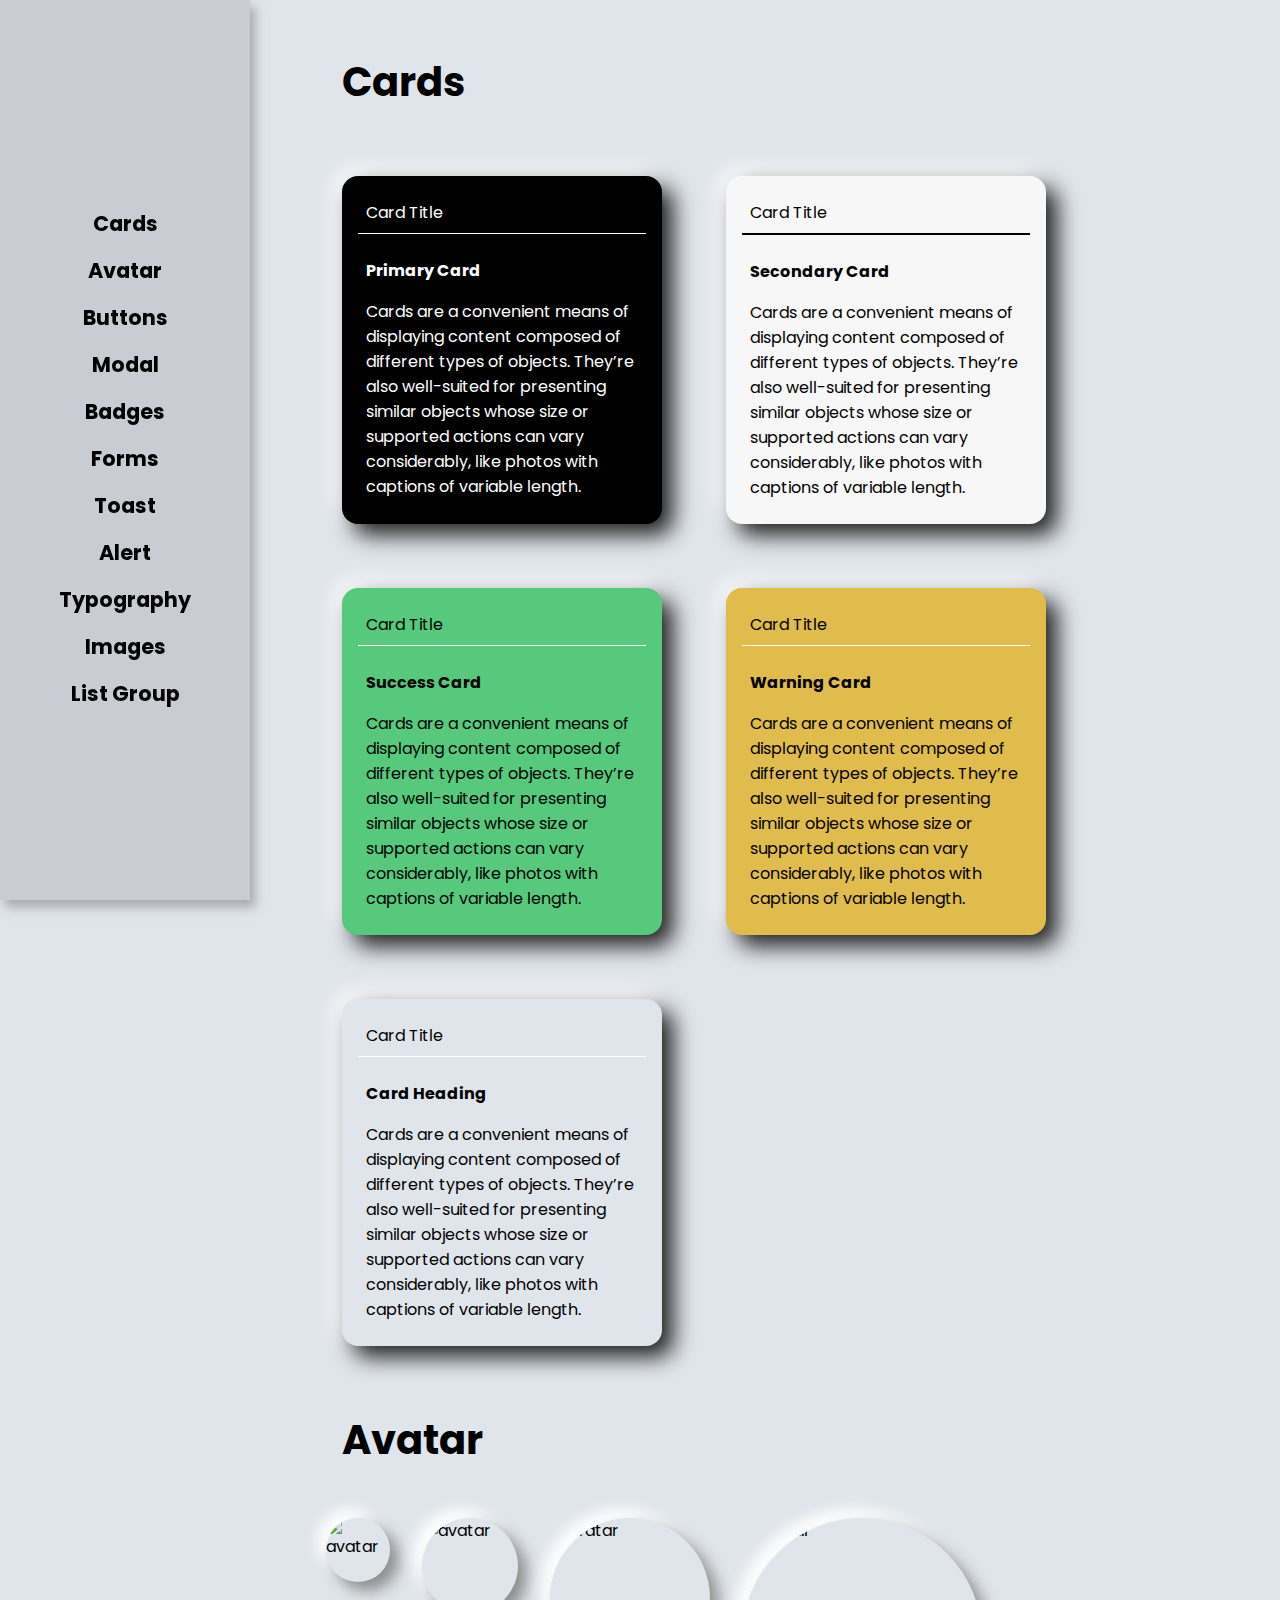
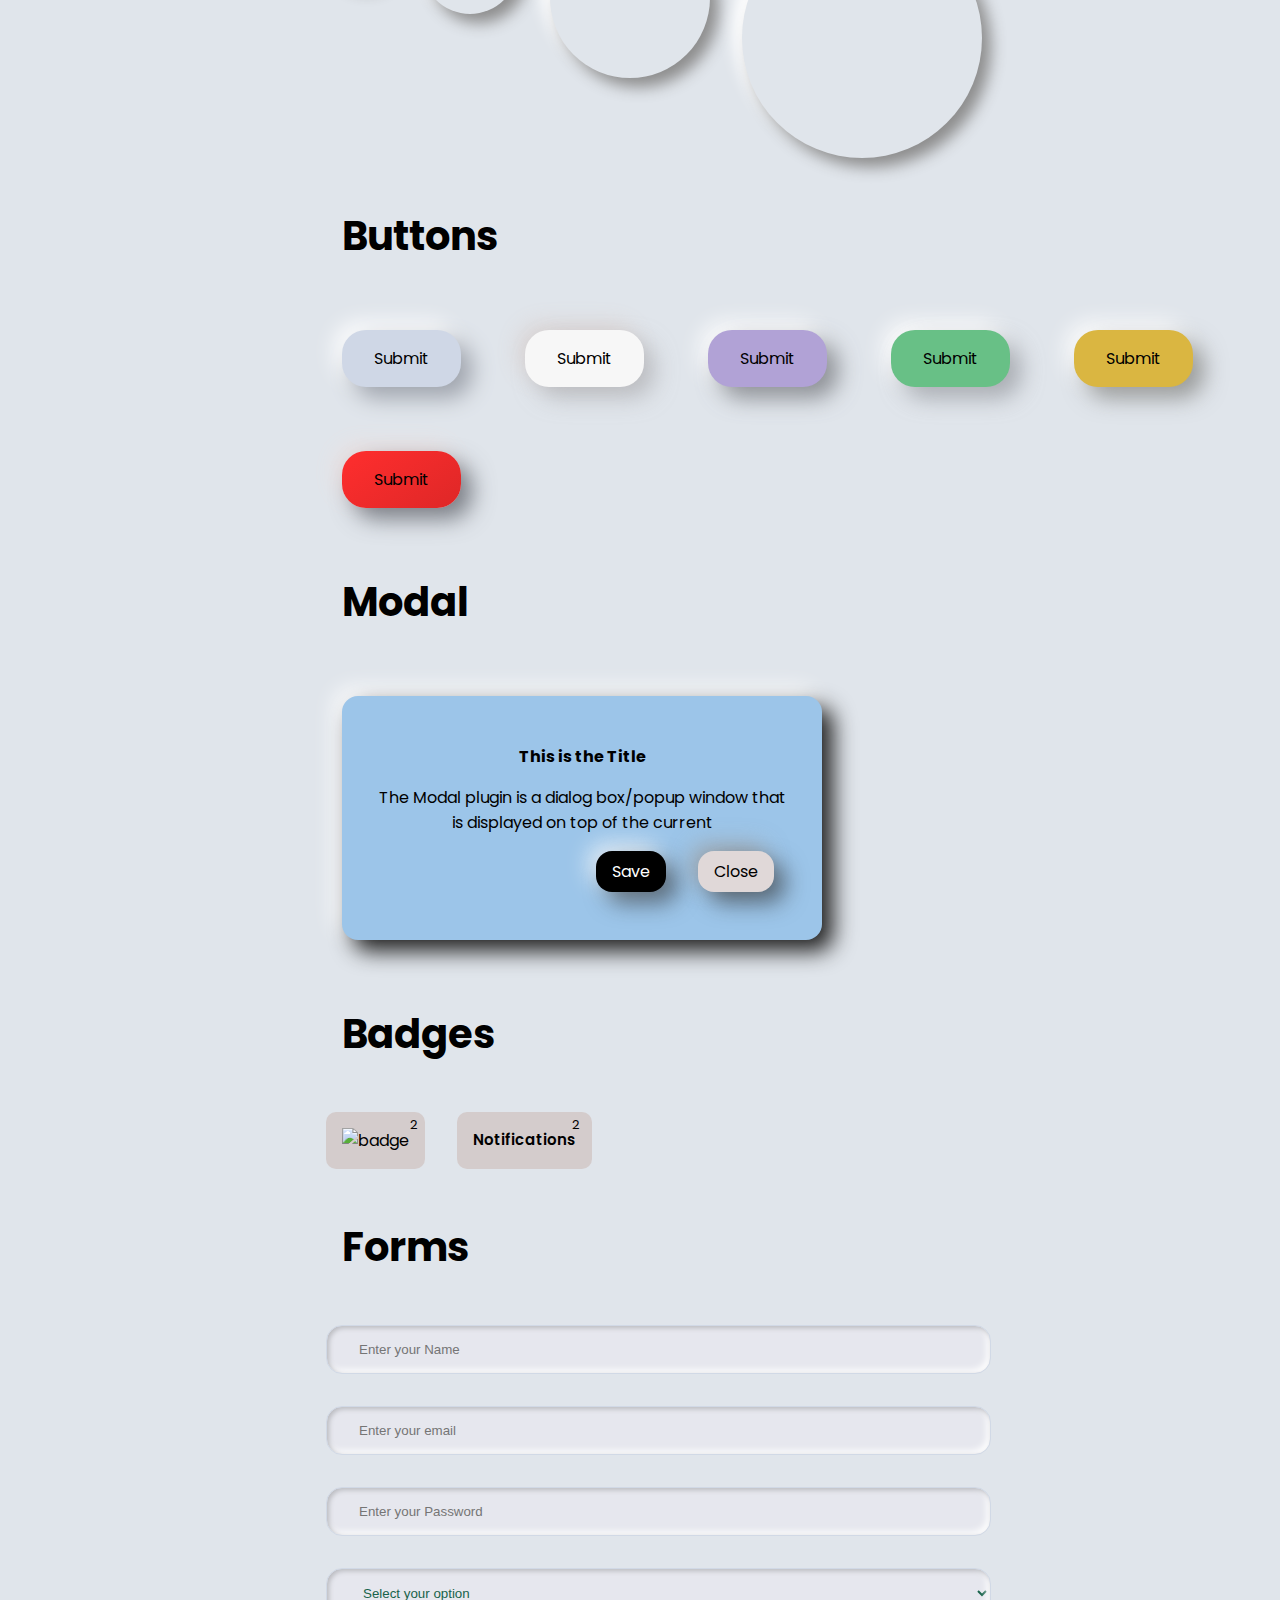
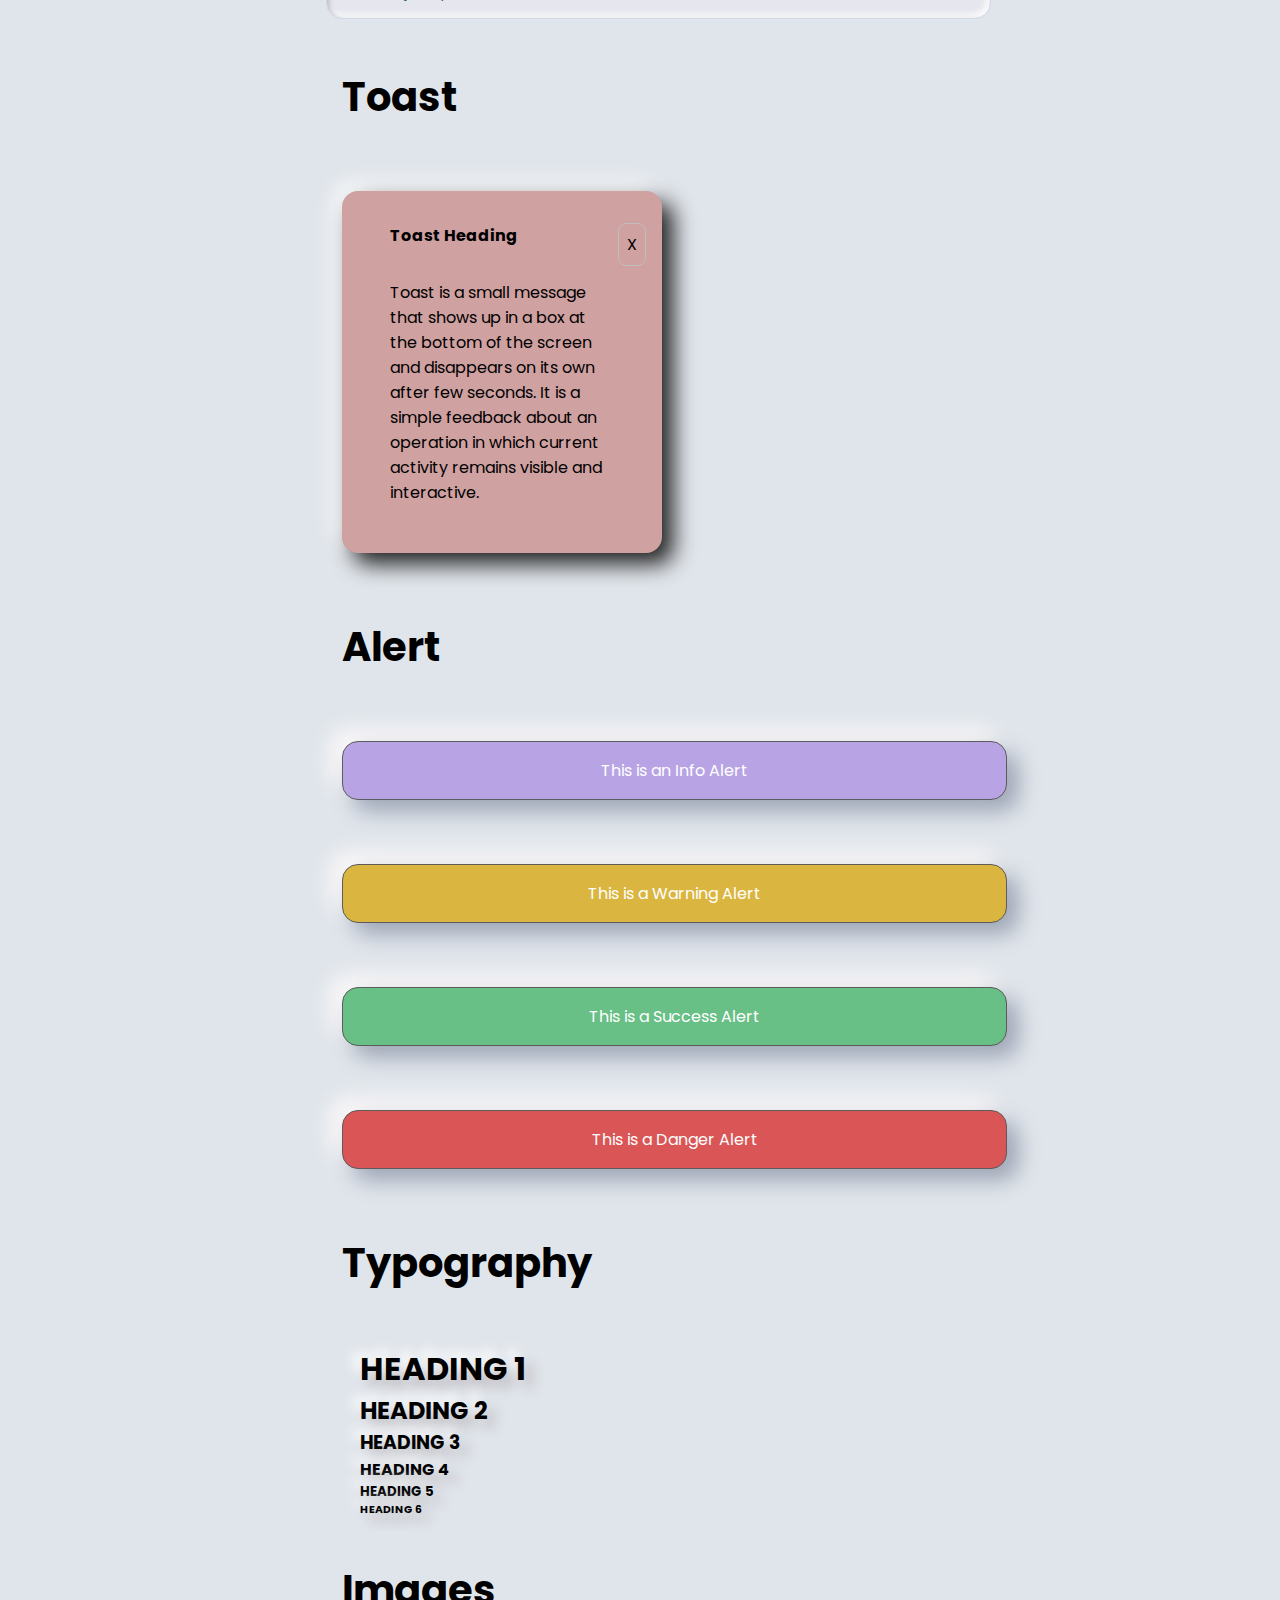
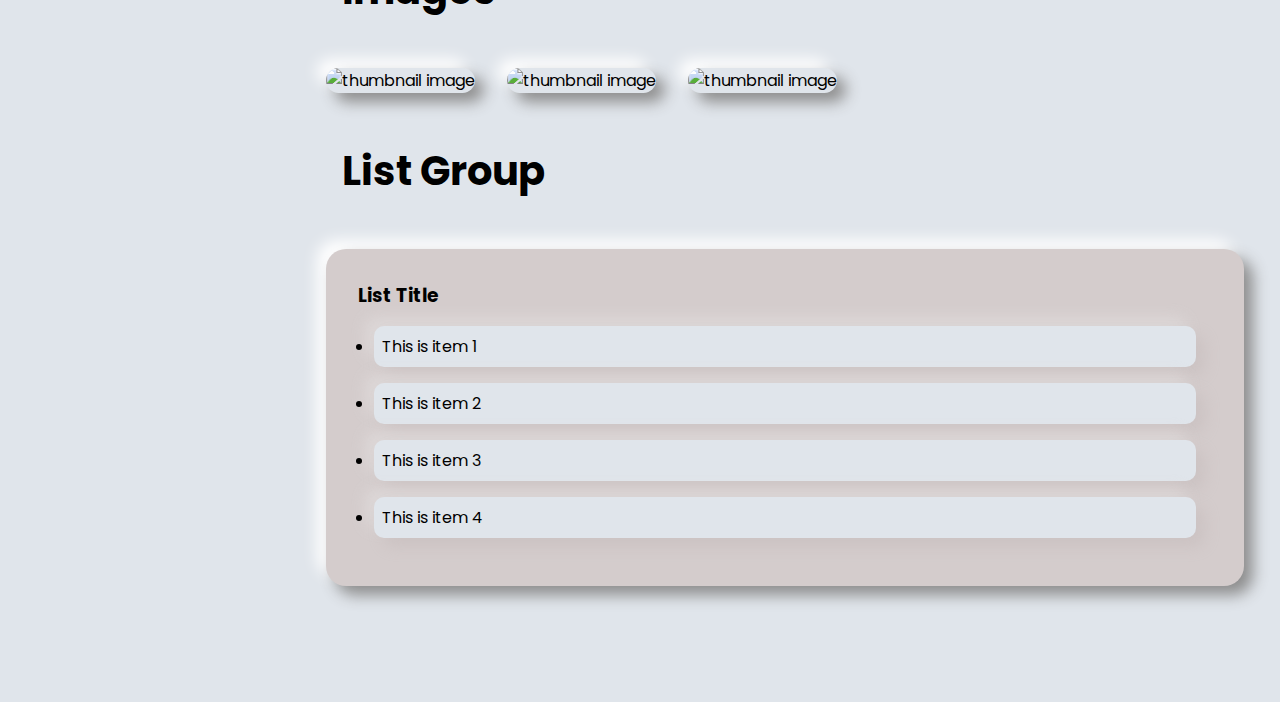
==== commit 5ba1db90: "feat: code snippets updated" ====
--- a/index.html
+++ b/index.html
@@ -51,6 +51,9 @@
                 <div class="card-body">Cards are a convenient means of displaying content composed of different types of objects. They’re also well-suited for presenting similar objects whose size or supported actions can vary considerably, like photos with captions of variable length.</div>
             </div>
         </div>
+        <script async src="//jsfiddle.net/shaedrizwan/bqvda1gu/2/embed/html/"></script>
+
+
         <h2 class="title">Avatar</h2>
         <div class="categories">
             <img src="https://images.pexels.com/photos/4355346/pexels-photo-4355346.jpeg?auto=compress&cs=tinysrgb&dpr=2&h=650&w=940" alt="avatar" class="avatar avatar-xs">
@@ -58,6 +61,9 @@
             <img src="https://images.pexels.com/photos/4355346/pexels-photo-4355346.jpeg?auto=compress&cs=tinysrgb&dpr=2&h=650&w=940" alt="avatar" class="avatar avatar-m">
             <img src="https://images.pexels.com/photos/4355346/pexels-photo-4355346.jpeg?auto=compress&cs=tinysrgb&dpr=2&h=650&w=940" alt="avatar" class="avatar avatar-l">
         </div>
+        <script async src="//jsfiddle.net/shaedrizwan/te3a5qg4/embed/html/"></script>
+
+
         <h2 class="title">Buttons</h2>
         <div class="categories">
             <div class="btn btn-pr">Submit</div>
@@ -67,6 +73,8 @@
             <div class="btn btn-wrn">Submit</div>
             <div class="btn btn-dgr">Submit</div>
         </div>
+        <script async src="//jsfiddle.net/shaedrizwan/uqptk7dL/embed/html/"></script>
+
 
         <h2 class="title">Modal</h2>
         <div class="modal">
@@ -77,6 +85,8 @@
                 <div class="modal-btns-sec">Close</div>
             </div>
         </div>
+        <script async src="//jsfiddle.net/shaedrizwan/amhs1eLk/embed/html/"></script>
+
 
         <h2 class="title">Badges</h2>
         <div class="categories">
@@ -89,6 +99,9 @@
                 <div class="badge-text">Notifications</div>
             </div>
         </div>
+        <script async src="//jsfiddle.net/shaedrizwan/81qptmg0/embed/html/"></script>
+
+
         <h2 class="title">Forms</h2>
         <div>
             <input class="form-input" type="text" placeholder="Enter your Name">
@@ -101,6 +114,8 @@
                 <option value="audi">Audi</option>
               </select>
         </div>
+        <script async src="//jsfiddle.net/shaedrizwan/a5zr19mf/embed/html/"></script>
+
         
         <h2 class="title">Toast</h2>
         <div class="toast">
@@ -108,6 +123,9 @@
             <div class="toast-heading">Toast Heading</div>
             <div class="toast-body">Toast is a small message that shows up in a box at the bottom of the screen and disappears on its own after few seconds. It is a simple feedback about an operation in which current activity remains visible and interactive.</div>
         </div>
+        <script async src="//jsfiddle.net/shaedrizwan/qhpsjc7z/embed/html/"></script>
+
+
         <h2 class="title">Alert</h2>
         <div class="categories">
             <div class="alert alert-inf">This is an Info Alert</div>
@@ -115,22 +133,29 @@
             <div class="alert alert-scs">This is a Success Alert</div>
             <div class="alert alert-dgr">This is a Danger Alert</div>
         </div>
+        <script async src="//jsfiddle.net/shaedrizwan/ohy7gxtu/embed/html/"></script>
+
         
         <h2 class="title">Typography</h2>
         <div class="headings">
-            <h1>HEADING 1</h1>
-            <h2>HEADING 2</h2>
-            <h3>HEADING 3</h3>
-            <h4>HEADING 4</h4>
-            <h5>HEADING 5</h5>
-            <h6>HEADING 6</h6>
+            <h1 class="title-h1">HEADING 1</h1>
+            <h2 class="title-h2">HEADING 2</h2>
+            <h3 class="title-h3">HEADING 3</h3>
+            <h4 class="title-h4">HEADING 4</h4>
+            <h5 class="title-h5">HEADING 5</h5>
+            <h6 class="title-h6">HEADING 6</h6>
         </div>
+        <script async src="//jsfiddle.net/shaedrizwan/b05kvd4c/embed/html/"></script>
+
+
         <h2 class="title">Images</h2>
         <div class="categories">
             <img src="https://images.pexels.com/photos/54283/pexels-photo-54283.jpeg?auto=compress&cs=tinysrgb&dpr=2&h=650&w=940" alt="thumbnail image" class="img-thumb">
             <img src="https://images.pexels.com/photos/54283/pexels-photo-54283.jpeg?auto=compress&cs=tinysrgb&dpr=2&h=650&w=940" alt="thumbnail image" class="img-s">
             <img src="https://images.pexels.com/photos/54283/pexels-photo-54283.jpeg?auto=compress&cs=tinysrgb&dpr=2&h=650&w=940" alt="thumbnail image" class="img-m">
         </div>
+        <script async src="//jsfiddle.net/shaedrizwan/ah4sbpuw/embed/html/"></script>
+
         <h2 class="title">List Group</h2>
         <ul class="lists">
             <h3>List Title</h3>
@@ -139,7 +164,8 @@
             <li>This is item 3</li>
             <li>This is item 4</li>
         </ul>
-        
+        <script async src="//jsfiddle.net/shaedrizwan/zstc2kw6/embed/html/"></script>
+
     </div>
     
 </body>
--- a/styles.css
+++ b/styles.css
@@ -45,6 +45,17 @@
     padding: 20px 20px 100px 10px;
 }
 
+@media (max-width: 800px){
+    nav{
+        display: none;
+    }
+
+    .main{
+        margin: 5px;
+        padding: 5px;
+    }
+}
+
 .categories {
     display: flex;
     flex-flow: row wrap;
--- a/softui.css
+++ b/softui.css
@@ -242,7 +242,7 @@
     padding: 0.5rem 1rem;
 }
 
-h1{
+.title-h1{
    color: #000000;
    text-shadow: 
    -8px -8px 12px rgb(255, 255, 255),
@@ -250,39 +250,39 @@
    caret-color:#262626;
 }
 
-h2{
-    color: #000000;
-    text-shadow: 
-    -8px -8px 12px rgb(255, 255, 255),
-    8px 8px 12px rgba(119, 98, 98, 0.336);
-    caret-color:#262626;
-}
-
-h3{
-    color: #000000;
-    text-shadow: 
-    -8px -8px 12px rgb(255, 255, 255),
-    8px 8px 12px rgba(119, 98, 98, 0.336);
-    caret-color:#262626;
-}
-
-h4{
-    color: #000000;
-    text-shadow: 
-    -8px -8px 12px rgb(255, 255, 255),
-    8px 8px 12px rgba(119, 98, 98, 0.336);
-    caret-color:#262626;
-}
-
-h5{
-    color: #000000;
-    text-shadow: 
-    -8px -8px 12px rgb(255, 255, 255),
-    8px 8px 12px rgba(119, 98, 98, 0.336);
-    caret-color:#262626;
-}
-
-h6{
+.title-h2{
+    color: #000000;
+    text-shadow: 
+    -8px -8px 12px rgb(255, 255, 255),
+    8px 8px 12px rgba(119, 98, 98, 0.336);
+    caret-color:#262626;
+}
+
+.title-h3{
+    color: #000000;
+    text-shadow: 
+    -8px -8px 12px rgb(255, 255, 255),
+    8px 8px 12px rgba(119, 98, 98, 0.336);
+    caret-color:#262626;
+}
+
+.title-h4{
+    color: #000000;
+    text-shadow: 
+    -8px -8px 12px rgb(255, 255, 255),
+    8px 8px 12px rgba(119, 98, 98, 0.336);
+    caret-color:#262626;
+}
+
+.title-h5{
+    color: #000000;
+    text-shadow: 
+    -8px -8px 12px rgb(255, 255, 255),
+    8px 8px 12px rgba(119, 98, 98, 0.336);
+    caret-color:#262626;
+}
+
+.title-h6{
     color: #000000;
     text-shadow: 
     -8px -8px 12px rgb(255, 255, 255),
@@ -318,17 +318,18 @@
 }
 
 .img-l{
-    max-width: 500px;
-    max-height: 500px;
-    border-radius: 20px;
-    box-shadow:  9px 9px 15px #8d8d8d,
-             -9px -9px 15px #ffffff;
-    margin: 1rem;
+    max-width: 450px;
+    max-height: 450px;
+    border-radius: 20px;
+    box-shadow:  9px 9px 15px #8d8d8d,
+             -9px -9px 15px #ffffff;
+    margin: 1.5rem;
 }
 
 .lists{
     background-color: #d4cccc;
     padding: 2rem 2rem;
+    margin:1rem;
     border-radius: 20px;
     box-shadow:  9px 9px 15px #8d8d8d,
              -9px -9px 15px #ffffff;
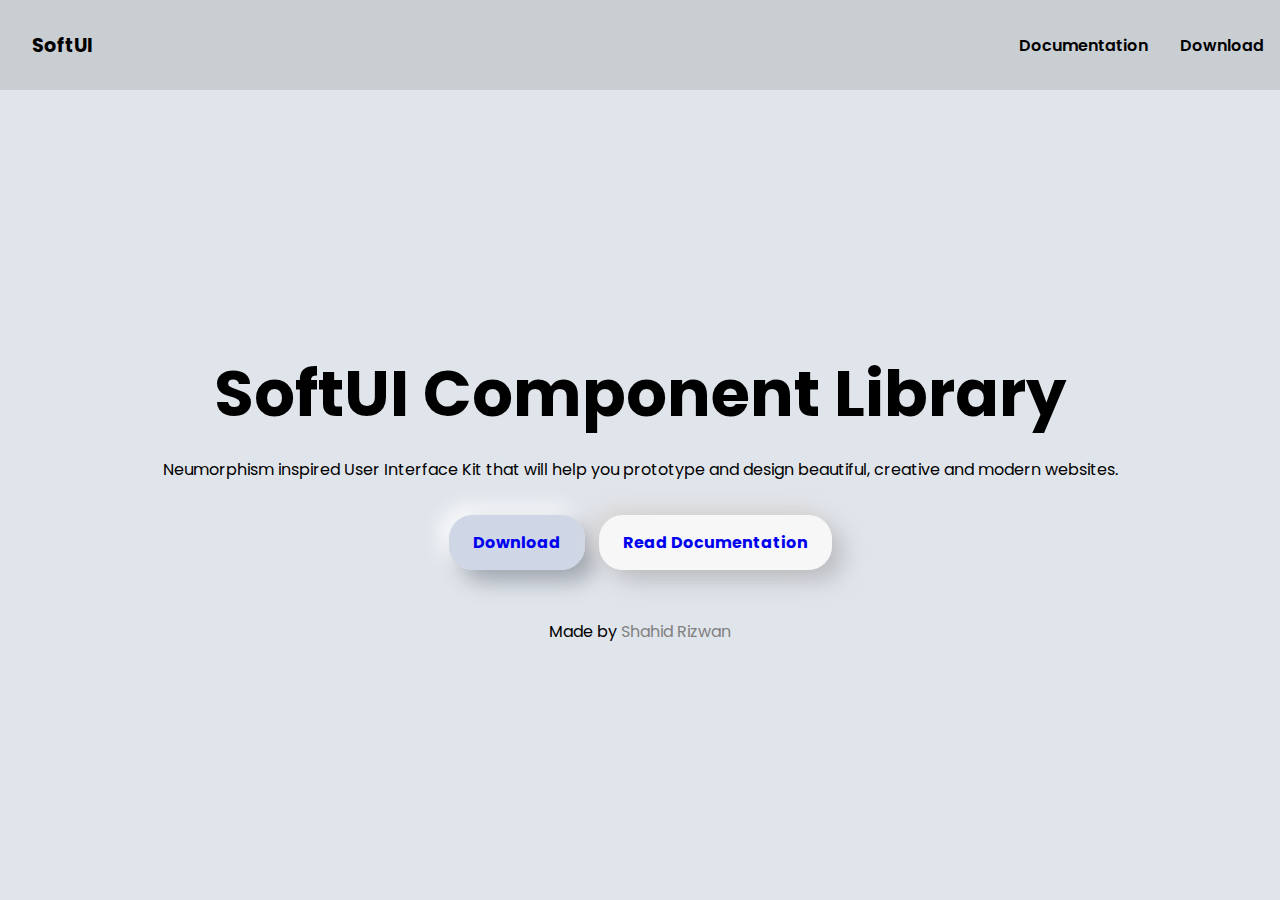
==== commit c277d540: "Feat: Homepage added" ====
--- a/index.html
+++ b/index.html
@@ -4,169 +4,24 @@
     <meta charset="UTF-8">
     <meta http-equiv="X-UA-Compatible" content="IE=edge">
     <meta name="viewport" content="width=device-width, initial-scale=1.0">
-    <link rel="stylesheet" href="styles.css">
-    <link rel="stylesheet" href="softui.css">
-    <title>SoftUI Components</title>
+    <link rel="stylesheet" href="/index.css">
+    <link rel="stylesheet" href="/softui.css">
+    <title>SoftUI - Home</title>
 </head>
 <body>
-    <nav>
-        <div class="vnav-items">Cards</div>
-        <div class="vnav-items">Avatar</div>
-        <div class="vnav-items">Buttons</div>
-        <div class="vnav-items">Modal</div>
-        <div class="vnav-items">Badges</div>
-        <div class="vnav-items">Forms</div>
-        <div class="vnav-items">Toast</div>
-        <div class="vnav-items">Alert</div>
-        <div class="vnav-items">Typography</div>
-        <div class="vnav-items">Images</div>
-        <div class="vnav-items">List Group </div>
-    </nav>
+    <header class="header">
+        <div class="logo">Soft<span>UI</span></div>
+        <a href="softui.html" class="nav">Documentation</div>
+        <a href="/softui.css" class="nav" download="softui">Download</a>
+    </header>
     <div class="main">
-        <h2 class="title">Cards</h2>
-        <div class="categories">
-            <div class="card card-pr">
-                <div class="card-title">Card Title</div>
-                <div class="card-heading">Primary Card</div>
-                <div class="card-body">Cards are a convenient means of displaying content composed of different types of objects. They’re also well-suited for presenting similar objects whose size or supported actions can vary considerably, like photos with captions of variable length.</div>
-            </div>
-            <div class="card card-sec">
-                <div class="card-title">Card Title</div>
-                <div class="card-heading">Secondary Card</div>
-                <div class="card-body">Cards are a convenient means of displaying content composed of different types of objects. They’re also well-suited for presenting similar objects whose size or supported actions can vary considerably, like photos with captions of variable length.</div>
-            </div>
-            <div class="card card-scs">
-                <div class="card-title">Card Title</div>
-                <div class="card-heading">Success Card</div>
-                <div class="card-body">Cards are a convenient means of displaying content composed of different types of objects. They’re also well-suited for presenting similar objects whose size or supported actions can vary considerably, like photos with captions of variable length.</div>
-            </div>
-            <div class="card card-wrn">
-                <div class="card-title">Card Title</div>
-                <div class="card-heading">Warning Card</div>
-                <div class="card-body">Cards are a convenient means of displaying content composed of different types of objects. They’re also well-suited for presenting similar objects whose size or supported actions can vary considerably, like photos with captions of variable length.</div>
-            </div>
-            <div class="card card-img">
-                <div class="card-title">Card Title</div>
-                <div class="card-heading">Card Heading</div>
-                <div class="card-body">Cards are a convenient means of displaying content composed of different types of objects. They’re also well-suited for presenting similar objects whose size or supported actions can vary considerably, like photos with captions of variable length.</div>
-            </div>
+        <div class="title">SoftUI Component Library</div>
+        <div class="description">Neumorphism inspired User Interface Kit that will help you prototype and design beautiful, creative and modern websites.</div>
+        <div class="button-container">
+            <a href="/softui.css" class="btn btn-pr" download="softui">Download</a>
+            <a href="/softui.html" class="btn btn-sec">Read Documentation</a>
         </div>
-        <script async src="//jsfiddle.net/shaedrizwan/bqvda1gu/2/embed/html/"></script>
-
-
-        <h2 class="title">Avatar</h2>
-        <div class="categories">
-            <img src="https://images.pexels.com/photos/4355346/pexels-photo-4355346.jpeg?auto=compress&cs=tinysrgb&dpr=2&h=650&w=940" alt="avatar" class="avatar avatar-xs">
-            <img src="https://images.pexels.com/photos/4355346/pexels-photo-4355346.jpeg?auto=compress&cs=tinysrgb&dpr=2&h=650&w=940" alt="avatar" class="avatar avatar-s">
-            <img src="https://images.pexels.com/photos/4355346/pexels-photo-4355346.jpeg?auto=compress&cs=tinysrgb&dpr=2&h=650&w=940" alt="avatar" class="avatar avatar-m">
-            <img src="https://images.pexels.com/photos/4355346/pexels-photo-4355346.jpeg?auto=compress&cs=tinysrgb&dpr=2&h=650&w=940" alt="avatar" class="avatar avatar-l">
-        </div>
-        <script async src="//jsfiddle.net/shaedrizwan/te3a5qg4/embed/html/"></script>
-
-
-        <h2 class="title">Buttons</h2>
-        <div class="categories">
-            <div class="btn btn-pr">Submit</div>
-            <div class="btn btn-sec">Submit</div>
-            <div class="btn btn-inf">Submit</div>
-            <div class="btn btn-scs">Submit</div>
-            <div class="btn btn-wrn">Submit</div>
-            <div class="btn btn-dgr">Submit</div>
-        </div>
-        <script async src="//jsfiddle.net/shaedrizwan/uqptk7dL/embed/html/"></script>
-
-
-        <h2 class="title">Modal</h2>
-        <div class="modal">
-            <div class="modal-title">This is the Title</div>
-            <div class="modal-msg">The Modal plugin is a dialog box/popup window that is displayed on top of the current</div>
-            <div class="modal-btns">
-                <div class="modal-btns-pr">Save</div>
-                <div class="modal-btns-sec">Close</div>
-            </div>
-        </div>
-        <script async src="//jsfiddle.net/shaedrizwan/amhs1eLk/embed/html/"></script>
-
-
-        <h2 class="title">Badges</h2>
-        <div class="categories">
-            <div class="badge">
-                <div class="badge-notif">2</div>
-                <img src="https://cdn0.iconfinder.com/data/icons/social-line-transparent/48/Google-line-transparent-512.png" alt="badge" class="badge-icon">
-            </div>
-            <div class="badge">
-                <div class="badge-notif">2</div>
-                <div class="badge-text">Notifications</div>
-            </div>
-        </div>
-        <script async src="//jsfiddle.net/shaedrizwan/81qptmg0/embed/html/"></script>
-
-
-        <h2 class="title">Forms</h2>
-        <div>
-            <input class="form-input" type="text" placeholder="Enter your Name">
-            <input class="form-input" type="text" placeholder="Enter your email">
-            <input class="form-input" type="password" placeholder="Enter your Password">
-            <select class="form-input" name="cars" id="cars">
-                <option value="select">Select your option</option>
-                <option value="bmw">BMW</option>
-                <option value="mercedes">Mercedes</option>
-                <option value="audi">Audi</option>
-              </select>
-        </div>
-        <script async src="//jsfiddle.net/shaedrizwan/a5zr19mf/embed/html/"></script>
-
-        
-        <h2 class="title">Toast</h2>
-        <div class="toast">
-            <div class="toast-x">X</div>
-            <div class="toast-heading">Toast Heading</div>
-            <div class="toast-body">Toast is a small message that shows up in a box at the bottom of the screen and disappears on its own after few seconds. It is a simple feedback about an operation in which current activity remains visible and interactive.</div>
-        </div>
-        <script async src="//jsfiddle.net/shaedrizwan/qhpsjc7z/embed/html/"></script>
-
-
-        <h2 class="title">Alert</h2>
-        <div class="categories">
-            <div class="alert alert-inf">This is an Info Alert</div>
-            <div class="alert alert-wrn">This is a Warning Alert</div>
-            <div class="alert alert-scs">This is a Success Alert</div>
-            <div class="alert alert-dgr">This is a Danger Alert</div>
-        </div>
-        <script async src="//jsfiddle.net/shaedrizwan/ohy7gxtu/embed/html/"></script>
-
-        
-        <h2 class="title">Typography</h2>
-        <div class="headings">
-            <h1 class="title-h1">HEADING 1</h1>
-            <h2 class="title-h2">HEADING 2</h2>
-            <h3 class="title-h3">HEADING 3</h3>
-            <h4 class="title-h4">HEADING 4</h4>
-            <h5 class="title-h5">HEADING 5</h5>
-            <h6 class="title-h6">HEADING 6</h6>
-        </div>
-        <script async src="//jsfiddle.net/shaedrizwan/b05kvd4c/embed/html/"></script>
-
-
-        <h2 class="title">Images</h2>
-        <div class="categories">
-            <img src="https://images.pexels.com/photos/54283/pexels-photo-54283.jpeg?auto=compress&cs=tinysrgb&dpr=2&h=650&w=940" alt="thumbnail image" class="img-thumb">
-            <img src="https://images.pexels.com/photos/54283/pexels-photo-54283.jpeg?auto=compress&cs=tinysrgb&dpr=2&h=650&w=940" alt="thumbnail image" class="img-s">
-            <img src="https://images.pexels.com/photos/54283/pexels-photo-54283.jpeg?auto=compress&cs=tinysrgb&dpr=2&h=650&w=940" alt="thumbnail image" class="img-m">
-        </div>
-        <script async src="//jsfiddle.net/shaedrizwan/ah4sbpuw/embed/html/"></script>
-
-        <h2 class="title">List Group</h2>
-        <ul class="lists">
-            <h3>List Title</h3>
-            <li>This is item 1</li>
-            <li>This is item 2</li>
-            <li>This is item 3</li>
-            <li>This is item 4</li>
-        </ul>
-        <script async src="//jsfiddle.net/shaedrizwan/zstc2kw6/embed/html/"></script>
-
+        <div class="footer">Made by <a class="footer-credit" href="https://twitter.com/shaedrizwan">Shahid Rizwan</a></div>
     </div>
-    
 </body>
 </html>--- a/index.css
+++ b/index.css
@@ -0,0 +1,78 @@
+@import url('https://fonts.googleapis.com/css2?family=Poppins:wght@400;500;700&display=swap');
+
+*{
+    margin: 0;
+    font-family: 'Poppins', sans-serif;
+}
+
+.header{
+    width: 100%;
+    background-color: #C9CED3;
+    height: 10vh;
+    display: flex;
+    flex-direction: row;
+    justify-content: flex-end;
+    align-items: center;
+}
+
+.logo{
+    justify-self: flex-start;
+    margin-right: auto;
+    margin-left: 2rem;
+    font-weight: bold;
+    font-size: 1.2rem;
+}
+
+.nav{
+    font-weight: 600;
+    margin: 0rem 1rem;
+    text-decoration: none;
+    color: black;
+}
+
+.main{
+    background-color: #E0E5EB;
+    width: 100vw;
+    height: 90vh;
+    display: flex;
+    flex-direction: column;
+    align-items: center;
+    justify-content: center;
+}
+
+.description{
+    padding: 1rem 2.5rem;
+    margin-bottom: 2rem;
+    text-align: center;
+}
+
+.footer-credit{
+    text-decoration: none;
+    color: gray;
+}
+
+.footer{
+    justify-self: flex-end;
+    margin-top: 4rem;
+}
+
+.title{
+    font-size: 4rem;
+    font-weight: bold;
+    text-align: center;
+}
+
+
+@media(max-width: 800px){
+    .title{
+        font-size: 2rem;
+    }
+    .description{
+        padding:30px 10px;
+    }
+
+    .button-container{
+        display: flex;
+        flex-direction: column;
+    }
+}--- a/softui.css
+++ b/softui.css
@@ -1,43 +1,57 @@
+*{
+    --primary-color : #cfd7e6;
+    --secondary-color : #f7f7f7;
+    --info-color: #b1a2d6;
+    --success-color: #68c086;
+    --warning-color: #dab641;
+    --error-color: linear-gradient(145deg, #ff2e2e, #de2727);
+}
+
 .btn{
     border-radius: 1.5rem;
-    margin: 2rem;
-    padding: 1rem 2rem;
-    text-align: center;
+    margin: 5px;
+    padding: 1rem 1.5rem;
+    border: none;
+    text-align: center;
+    height: 30px;
+    font-weight: bold;
+    cursor: pointer;
+    text-decoration: none;
 }
 
 .btn-pr {
     
-    background: #cfd7e6;
+    background: var(--primary-color);
     box-shadow:  11px 11px 22px #9fa4ad,
                  -7px -7px 22px #ffffff;
 }
 
 .btn-sec {
-    background: #f7f7f7;
+    background: var(--secondary-color);
     box-shadow:  11px 11px 22px #a3a4a796,
                  -7px -7px 22px #dbd5d5;
 }
 
 .btn-inf {
-    background: #b1a2d6;
+    background: var(--info-color);
     box-shadow:  11px 11px 22px #6e7177bd,
                  -7px -7px 22px #ffffff;
 }
 
 .btn-scs {
-    background: #68c086;
+    background: var(--success-color);
     box-shadow:  11px 11px 22px #888b91a2,
                  -7px -7px 22px #ffffff;
 }
 
 .btn-wrn {
-    background: #dab641;
+    background: var(--warning-color);
     box-shadow:  11px 11px 22px #6969649a,
                  -7px -7px 22px #ffffff;
 }
 
 .btn-dgr {
-    background: linear-gradient(145deg, #ff2e2e, #de2727);
+    background: var(--error-color);
     box-shadow:  11px 11px 22px #5a5e66c0,
                  -7px -7px 22px #ebe0e0;
 }
@@ -56,22 +70,22 @@
 
 .alert-inf {
     color: white;
-    background: #b8a4e5;
+    background: var(--info-color);
 }
 
 .alert-dgr {
     color: white;
-    background: #da5656;
+    background: var(--error-color);
 }
 
 .alert-wrn {
     color: white;
-    background: #dab641;
+    background: var(--warning-color);
 }
 
 .alert-scs {
     color: white;
-    background: #68c086;
+    background: var(--success-color);
 }
 
 
@@ -115,12 +129,12 @@
 }
 
 .card-pr {
-    background-color: black;
-    color: white;
+    background-color: var(--primary-color);
+    color: black;
 }
 
 .card-sec{
-    background-color: #f7f7f7;
+    background-color: var(--secondary-color);
 }
 
 .card-sec > .card-title {
@@ -128,11 +142,11 @@
 }
 
 .card-scs {
-    background-color: #56c97c;;
+    background-color: var(--success-color);;
 }
 
 .card-wrn {
-    background-color: #dfbc4b;
+    background-color: var(--warning-color);
 }
 
 
@@ -223,11 +237,11 @@
 .modal-btns-pr{
     border-radius: 1rem;
     box-shadow:  11px 11px 22px #27272791,
-                 -7px -7px 22px #fcfcfcc2;
-    margin: 1rem;
-    text-align: center;
-    color: white;
-    background: black;
+                 -7px -7px 22px #808080c2;
+    margin: 1rem;
+    text-align: center;
+    color: white;
+    background: var(--primary-color);
     padding: 0.5rem 1rem;
 }
 
@@ -238,12 +252,14 @@
     margin: 1rem;
     text-align: center;
     color: rgb(0, 0, 0);
-    background: rgb(224, 216, 216);
+    background: var(--secondary-color);
     padding: 0.5rem 1rem;
 }
 
 .title-h1{
    color: #000000;
+   font-size: 2rem;
+   font-weight: bold;
    text-shadow: 
    -8px -8px 12px rgb(255, 255, 255),
    8px 8px 12px rgba(119, 98, 98, 0.336);
@@ -252,6 +268,7 @@
 
 .title-h2{
     color: #000000;
+    font-size: 1.5rem;
     text-shadow: 
     -8px -8px 12px rgb(255, 255, 255),
     8px 8px 12px rgba(119, 98, 98, 0.336);
